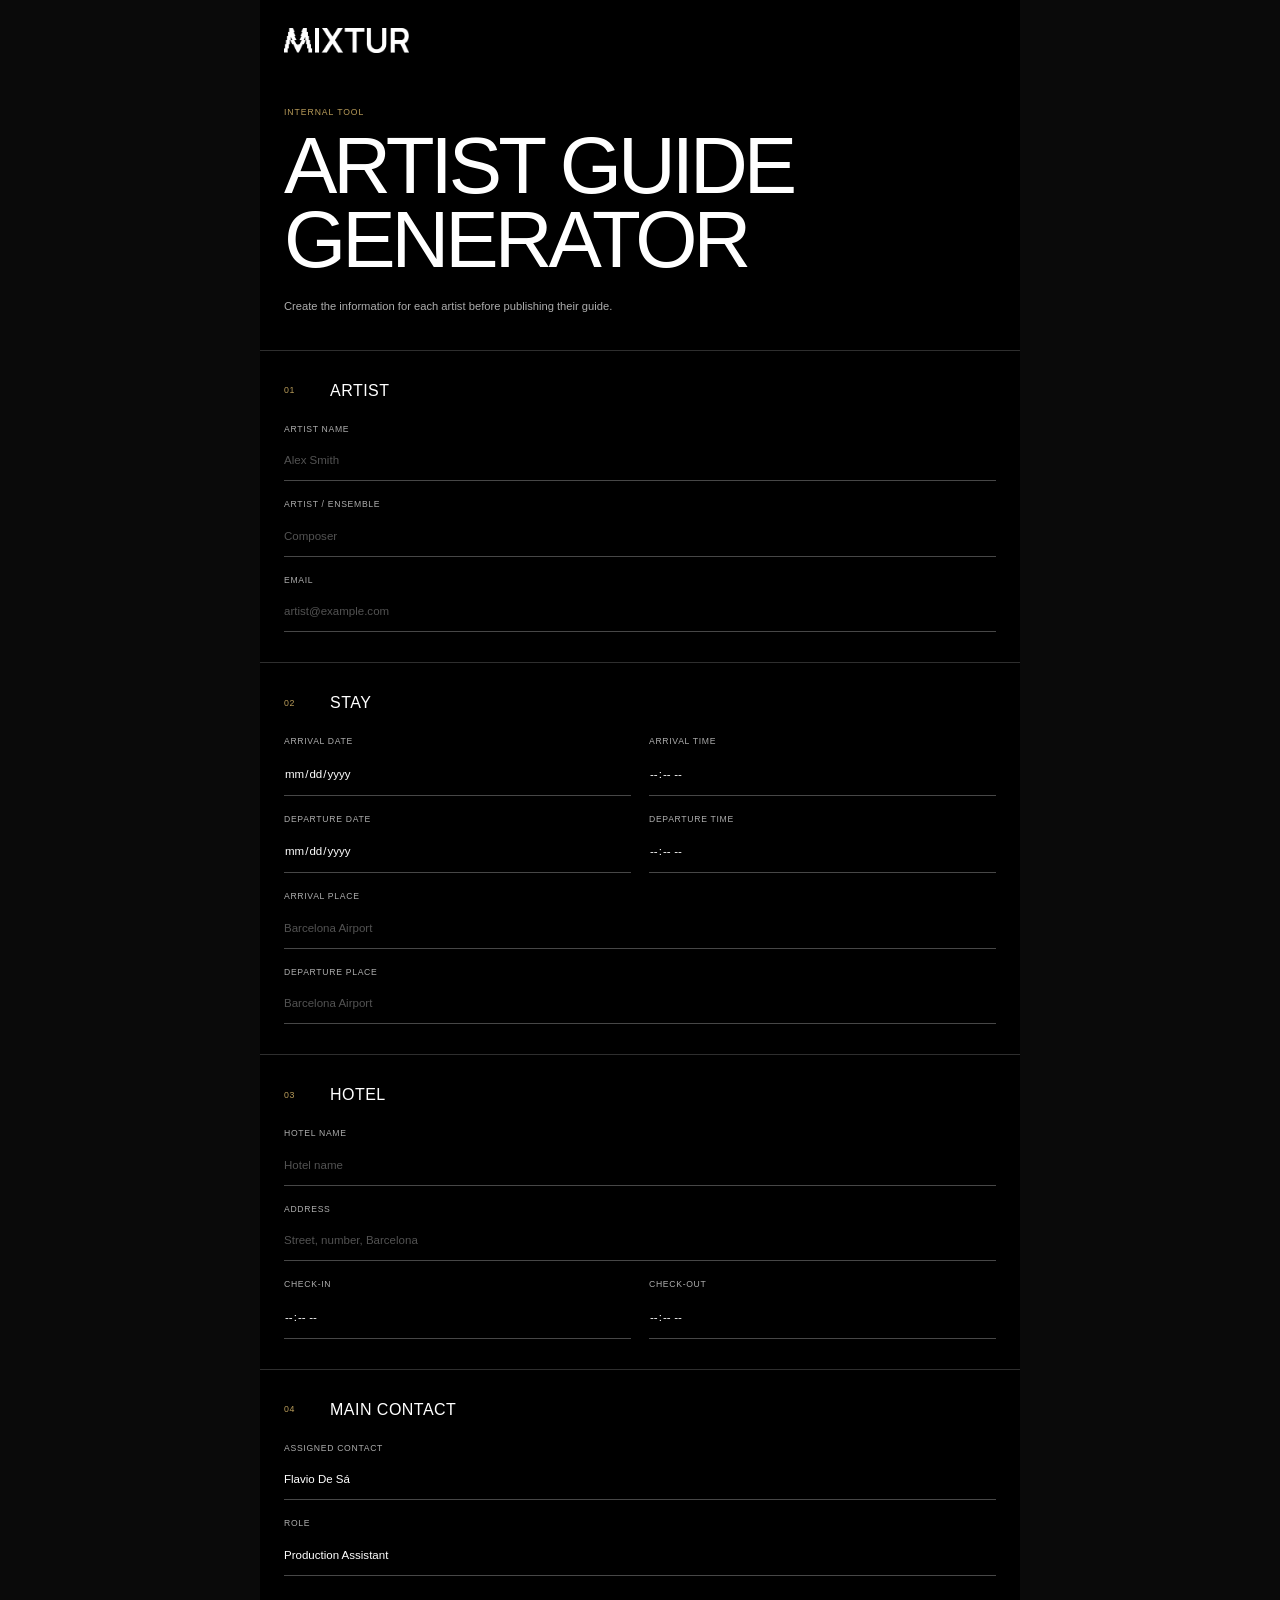
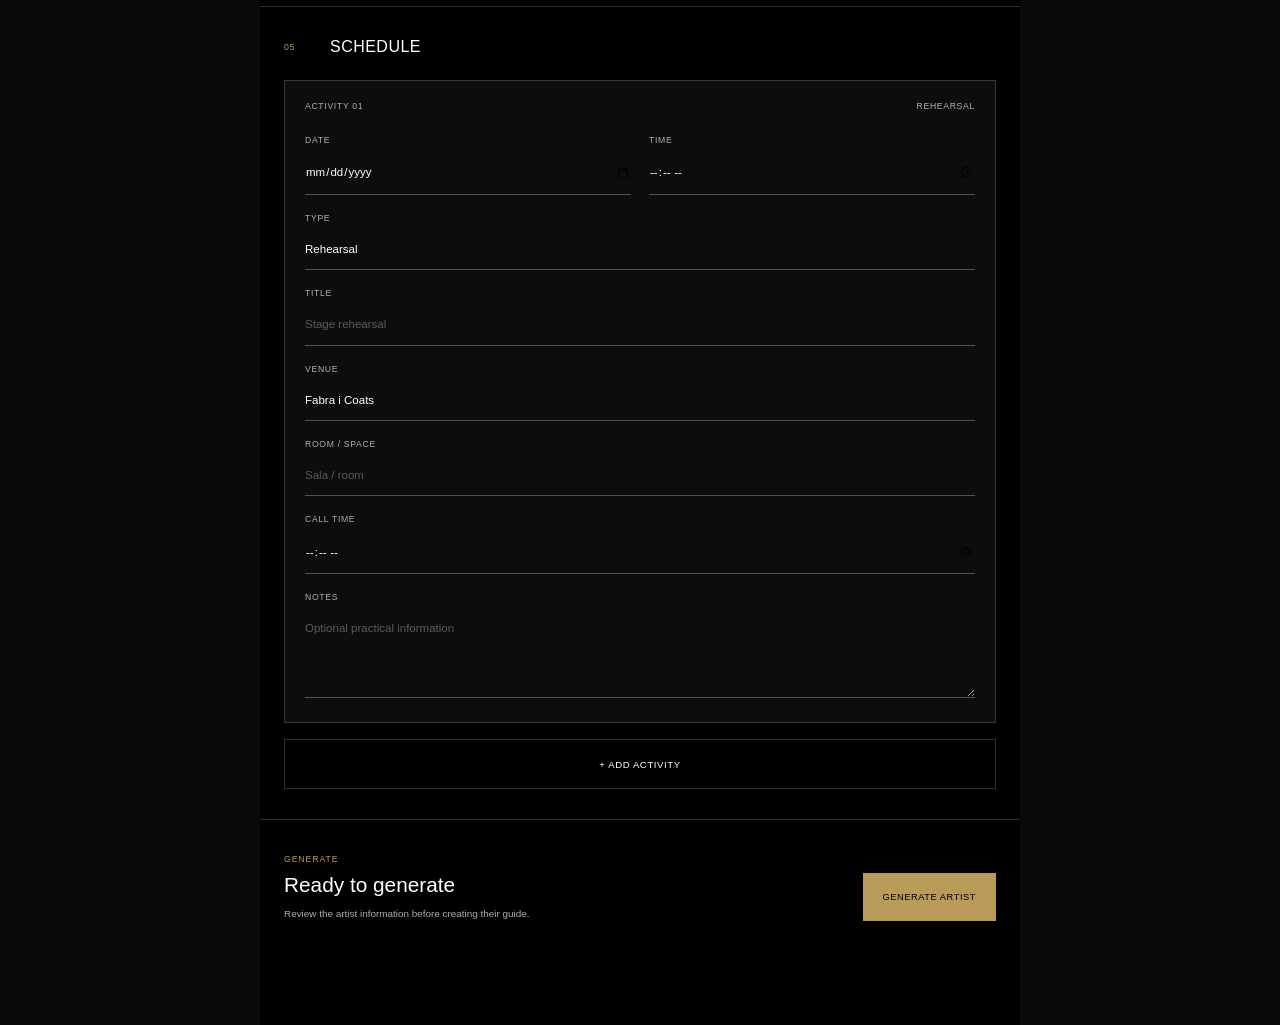
==== admin.html @ 0424c1f7 "Update admin.html" ====
<!DOCTYPE html>
<html lang="en">

<head>
  <meta charset="UTF-8">
  <meta
    name="viewport"
    content="width=device-width, initial-scale=1.0"
  >

  <meta
    name="theme-color"
    content="#000000"
  >

  <title>
    Mixtur · Artist Guide Generator
  </title>

  <link
    rel="stylesheet"
    href="style.css?v=6"
  >
</head>


<body class="admin-body">

  <main class="admin-app">

    <!-- =====================================
         HEADER
         ===================================== -->

    <header class="admin-header">

      <img
        src="logo-mixtur.png"
        alt="Mixtur"
        class="admin-logo"
      >

      <div class="admin-header-copy">

        <div class="admin-eyebrow">
          Internal tool
        </div>

        <h1>
          Artist Guide<br>
          Generator
        </h1>

        <p>
          Create the information for each
          artist before publishing their guide.
        </p>

      </div>

    </header>


    <!-- =====================================
         01 ARTIST
         ===================================== -->

    <section class="admin-section">

      <div class="admin-section-heading">

        <span>
          01
        </span>

        <h2>
          Artist
        </h2>

      </div>


      <div class="admin-fields">

        <label class="admin-field">

          <span>
            Artist name
          </span>

          <input
            type="text"
            placeholder="Alex Smith"
          >

        </label>


        <label class="admin-field">

          <span>
            Artist / Ensemble
          </span>

          <input
            type="text"
            placeholder="Composer"
          >

        </label>


        <label class="admin-field">

          <span>
            Email
          </span>

          <input
            type="email"
            placeholder="artist@example.com"
          >

        </label>

      </div>

    </section>


    <!-- =====================================
         02 STAY
         ===================================== -->

    <section class="admin-section">

      <div class="admin-section-heading">

        <span>
          02
        </span>

        <h2>
          Stay
        </h2>

      </div>


      <div class="admin-fields admin-grid-two">

        <label class="admin-field">

          <span>
            Arrival date
          </span>

          <input type="date">

        </label>


        <label class="admin-field">

          <span>
            Arrival time
          </span>

          <input type="time">

        </label>


        <label class="admin-field">

          <span>
            Departure date
          </span>

          <input type="date">

        </label>


        <label class="admin-field">

          <span>
            Departure time
          </span>

          <input type="time">

        </label>

      </div>


      <div class="admin-fields">

        <label class="admin-field">

          <span>
            Arrival place
          </span>

          <input
            type="text"
            placeholder="Barcelona Airport"
          >

        </label>


        <label class="admin-field">

          <span>
            Departure place
          </span>

          <input
            type="text"
            placeholder="Barcelona Airport"
          >

        </label>

      </div>

    </section>


    <!-- =====================================
         03 HOTEL
         ===================================== -->

    <section class="admin-section">

      <div class="admin-section-heading">

        <span>
          03
        </span>

        <h2>
          Hotel
        </h2>

      </div>


      <div class="admin-fields">

        <label class="admin-field">

          <span>
            Hotel name
          </span>

          <input
            type="text"
            placeholder="Hotel name"
          >

        </label>


        <label class="admin-field">

          <span>
            Address
          </span>

          <input
            type="text"
            placeholder="Street, number, Barcelona"
          >

        </label>

      </div>


      <div class="admin-fields admin-grid-two">

        <label class="admin-field">

          <span>
            Check-in
          </span>

          <input type="time">

        </label>


        <label class="admin-field">

          <span>
            Check-out
          </span>

          <input type="time">

        </label>

      </div>

    </section>


    <!-- =====================================
         04 MAIN CONTACT
         ===================================== -->

    <section class="admin-section">

      <div class="admin-section-heading">

        <span>
          04
        </span>

        <h2>
          Main contact
        </h2>

      </div>


      <div class="admin-fields">

        <label class="admin-field">

          <span>
            Assigned contact
          </span>

          <select>

            <option>
              Flavio De Sá
            </option>

            <option>
              Catalina Riutort
            </option>

          </select>

        </label>


        <label class="admin-field">

          <span>
            Role
          </span>

          <input
            type="text"
            value="Production Assistant"
          >

        </label>

      </div>

    </section>


    <!-- =====================================
         05 SCHEDULE
         ===================================== -->

    <section class="admin-section">

      <div class="admin-section-heading">

        <span>
          05
        </span>

        <h2>
          Schedule
        </h2>

      </div>


      <article class="admin-activity">

        <div class="admin-activity-top">

          <span>
            Activity 01
          </span>

          <span>
            Rehearsal
          </span>

        </div>


        <div class="admin-fields admin-grid-two">

          <label class="admin-field">

            <span>
              Date
            </span>

            <input type="date">

          </label>


          <label class="admin-field">

            <span>
              Time
            </span>

            <input type="time">

          </label>

        </div>


        <div class="admin-fields">

          <label class="admin-field">

            <span>
              Type
            </span>

            <select>

              <option>
                Rehearsal
              </option>
            
              <option>
                Performance
              </option>
            
              <option>
                Reading Session
              </option>
            
              <option>
                Hotel
              </option>
            
              <option>
                Meal
              </option>
            
              <option>
                Travel
              </option>
            
              <option>
                Other
              </option>

            </select>

          </label>


          <label class="admin-field">

            <span>
              Title
            </span>

            <input
              type="text"
              placeholder="Stage rehearsal"
            >

          </label>


          <label class="admin-field">

            <span>
              Venue
            </span>
          
            <select>
          
              <option>
                Fabra i Coats
              </option>
          
              <option>
                ESMUC
              </option>
          
              <option>
                PHONOS
              </option>
          
              <option>
                Museu de la Música
              </option>
          
              <option>
                TDM
              </option>
          
              <option>
                CMMB
              </option>
          
              <option>
                Santa Mònica
              </option>
          
              <option>
                L'Auditori
              </option>
          
              <option>
                Espai Bota
              </option>
          
              <option>
                ALMO2BAR
              </option>
          
              <option>
                Other
              </option>
          
            </select>
          
          </label>


          <label class="admin-field">

            <span>
              Room
            </span>

            <input
              type="text"
              placeholder="Sala 2"
            >

          </label>


          <label class="admin-field">

            <span>
              Call time
            </span>

            <input type="time">

          </label>


          <label class="admin-field">

            <span>
              Notes
            </span>

            <textarea
              rows="3"
              placeholder="Optional practical information"
            ></textarea>

          </label>

        </div>

      </article>


      <button
        type="button"
        class="admin-add-button"
      >
        + Add activity
      </button>

    </section>


   


    <!-- =====================================
         GENERATE
         ===================================== -->

    <section class="admin-generate">

      <div>
    
        <div class="admin-eyebrow">
          Generate
        </div>
    
        <h2>
          Ready to generate
        </h2>
    
        <p>
          Review the artist information
          before creating their guide.
        </p>
    
      </div>
    
    
      <button
        type="button"
        class="admin-generate-button"
      >
        Generate Artist
      </button>
    
    </section>
    
    
    <section
      class="admin-preview"
      id="artist-preview"
      hidden
    >
    
      <div class="admin-section-heading">
    
        <span>
          Preview
        </span>
    
        <h2>
          Artist data
        </h2>
    
      </div>
    
    
      <div class="admin-preview-header">
    
        <div>
    
          <div class="admin-eyebrow">
            Artist
          </div>
    
          <h3 id="preview-artist-name">
            —
          </h3>
    
        </div>
    
    
        <div class="admin-preview-slug">
    
          <span>
            Artist ID
          </span>
    
          <strong id="preview-artist-slug">
            —
          </strong>
    
        </div>
    
      </div>
    
    
      <pre
        class="admin-preview-code"
        id="preview-json"
      ></pre>
    
    </section>

  </main>

<script src="admin.js?v=2"></script>
  
</body>

</html>
---- style.css ----
/* =========================================
   MIXTUR ARTIST GUIDE
   Editorial mobile system
   ========================================= */


/* =========================================
   VARIABLES
   ========================================= */

:root {
  --black: #000000;
  --white: #ffffff;

  --mixtur-blue: #414891;
  --mixtur-blue-dark: #30376f;
  --mixtur-gold: #b89b59;

  --text-secondary: rgba(255, 255, 255, 0.68);
  --text-soft: rgba(255, 255, 255, 0.48);

  --line: rgba(255, 255, 255, 0.18);

  --page-width: 430px;
}


/* =========================================
   RESET
   ========================================= */

* {
  box-sizing: border-box;
  margin: 0;
  padding: 0;
}

html {
  scroll-behavior: smooth;
}

body {
  min-height: 100vh;
  background: #0a0a0a;
  color: var(--white);

  font-family:
    Verdana,
    Geneva,
    sans-serif;

  -webkit-font-smoothing: antialiased;
  text-rendering: optimizeLegibility;
}

button,
a {
  font: inherit;
}

a {
  color: inherit;
}


/* =========================================
   APP
   ========================================= */

.app {
  position: relative;

  width: 100%;
  max-width: var(--page-width);

  min-height: 100vh;

  margin: 0 auto;

  padding-bottom: 88px;

  background: var(--black);
}


/* =========================================
   TOP BAR
   ========================================= */

.topbar {
  position: relative;
  z-index: 20;

  height: 68px;

  padding: 18px 20px;

  display: flex;
  justify-content: space-between;
  align-items: center;

  background: var(--black);
}

.mixtur-logo {
  display: block;

  width: 124px;
  max-height: 34px;

  object-fit: contain;
  object-position: left center;
}

.menu-button {
  width: 32px;
  height: 32px;

  padding: 5px;

  display: flex;
  flex-direction: column;
  justify-content: center;

  gap: 4px;

  border: 0;
  background: transparent;

  cursor: pointer;
}

.menu-button span {
  display: block;

  width: 18px;
  height: 1.5px;

  margin-left: auto;

  background: var(--white);
}


/* =========================================
   TODAY HERO
   ========================================= */

.hero {
  position: relative;

  min-height: 340px;

  padding:
    30px
    20px
    22px;

  overflow: hidden;

  background-color: var(--mixtur-blue);

  background-image:
    url("mixtur-background.png");

  background-size: cover;
  background-position: center center;
  background-repeat: no-repeat;
}

.hero-overlay {
  position: absolute;

  inset: 0;

  z-index: 1;

  background:
    linear-gradient(
      to bottom,
      rgba(32, 34, 90, 0.03),
      rgba(32, 34, 90, 0.08)
    );

  pointer-events: none;
}

.hero-content {
  position: relative;

  z-index: 3;
}

.eyebrow {
  margin-bottom: 60px;

  font-size: 0.61rem;
  font-weight: 400;
  line-height: 1.3;
  letter-spacing: 0.14em;

  text-transform: uppercase;
}

.welcome {
  width: 100%;
  max-width: 385px;

  font-size:
    clamp(
      3.45rem,
      14.8vw,
      4.55rem
    );

  font-weight: 400;

  line-height: 0.88;

  letter-spacing: 0.015em;

  text-transform: uppercase;
}

.stay-dates {
  margin-top: 24px;

  font-size: 0.65rem;
  font-weight: 400;

  line-height: 1.55;

  letter-spacing: 0.09em;

  text-transform: uppercase;
}


/* =========================================
   SECTION LABELS
   ========================================= */

.section-label {
  display: flex;

  justify-content: space-between;
  align-items: center;

  gap: 16px;

  margin-bottom: 11px;

  color: var(--text-secondary);

  font-size: 0.62rem;

  line-height: 1.2;

  letter-spacing: 0.09em;

  text-transform: uppercase;
}


/* =========================================
   NEXT EVENT
   ========================================= */

.next-section {
  padding:
    21px
    20px
    17px;

  background: var(--black);
}

.next-card {
  min-height: 124px;

  padding:
    20px
    18px
    18px;

  display: flex;

  justify-content: space-between;
  align-items: flex-end;

  gap: 18px;

  color: var(--mixtur-blue-dark);

  background: var(--white);

  border-radius: 17px;
}

.next-card-content {
  min-width: 0;
}

.next-time {
  font-size: 1.72rem;

  font-weight: 700;

  line-height: 1;

  letter-spacing: -0.04em;
}

.next-title {
  margin-top: 4px;

  font-size: 1.35rem;

  font-weight: 400;

  line-height: 1;

  letter-spacing: -0.045em;

  text-transform: uppercase;
}

.next-place {
  margin-top: 11px;

  font-size: 0.7rem;

  line-height: 1.35;
}

.arrow-button {
  width: 45px;
  height: 45px;

  flex-shrink: 0;

  border: 0;
  border-radius: 50%;

  background: var(--mixtur-blue);
  color: var(--white);

  font-size: 1.3rem;

  cursor: pointer;
}


/* =========================================
   TODAY LIST
   ========================================= */

.today-list {
  padding:
    6px
    20px
    28px;
}

.schedule-heading {
  margin-bottom: 0;

  padding-bottom: 12px;
}

.today-item {
  position: relative;

  display: grid;

  grid-template-columns:
    72px
    minmax(0, 1fr);

  gap: 12px;

  min-height: 69px;

  padding: 16px 0;

  border-top:
    1px solid
    var(--line);
}

.today-time {
  font-size: 0.8rem;

  line-height: 1.2;
}

.today-info {
  min-width: 0;
}

.today-title {
  font-size: 0.8rem;

  line-height: 1.2;
}

.today-place {
  margin-top: 5px;

  color: var(--text-secondary);

  font-size: 0.66rem;

  line-height: 1.4;
}

.today-item.highlight {
  margin:
    0
    -8px;

  padding:
    16px
    8px;

  grid-template-columns:
    72px
    minmax(0, 1fr)
    28px;

  background: var(--mixtur-blue);

  border-top-color: transparent;
}

.today-item.highlight + .today-item {
  border-top-color: transparent;
}

.today-arrow {
  display: flex;

  align-items: center;
  justify-content: center;

  font-size: 1rem;
}


/* =========================================
   CONTACT
   ========================================= */

.contact-wrap {
  padding:
    4px
    20px
    34px;
}

.contact-card {
  padding: 19px;

  display: flex;

  align-items: center;
  justify-content: space-between;

  gap: 18px;

  background: var(--mixtur-blue);
}

.contact-name {
  font-size: 1rem;

  font-weight: 400;

  line-height: 1.2;

  letter-spacing: -0.025em;
}

.contact-role {
  margin-top: 6px;

  font-size: 0.66rem;

  color:
    rgba(
      255,
      255,
      255,
      0.7
    );
}

.contact-actions {
  display: flex;

  gap: 9px;
}

.contact-action {
  width: 38px;
  height: 38px;

  display: flex;

  align-items: center;
  justify-content: center;

  border:
    1px solid
    rgba(
      255,
      255,
      255,
      0.6
    );

  border-radius: 50%;

  color: var(--white);

  text-decoration: none;

  font-size: 0.74rem;
}


/* =========================================
   BOTTOM NAVIGATION
   ========================================= */

.bottom-nav {
  position: fixed;

  left: 50%;
  bottom: 0;

  z-index: 100;

  transform:
    translateX(-50%);

  width: 100%;
  max-width: var(--page-width);

  min-height: 72px;

  display: grid;

  grid-template-columns:
    repeat(4, 1fr);

  padding:
    8px
    5px
    max(
      11px,
      env(safe-area-inset-bottom)
    );

  background:
    rgba(
      0,
      0,
      0,
      0.96
    );

  border-top:
    1px solid
    var(--line);

  backdrop-filter:
    blur(12px);
}

.nav-item {
  display: flex;

  flex-direction: column;

  justify-content: center;
  align-items: center;

  gap: 4px;

  color:
    rgba(
      255,
      255,
      255,
      0.58
    );

  text-decoration: none;

  font-size: 0.58rem;

  letter-spacing: 0.01em;
}

.nav-item.active {
  color: var(--white);
}

.nav-symbol {
  min-height: 18px;

  font-size: 1.02rem;

  line-height: 1;
}


/* =========================================
   SCHEDULE PAGE
   ========================================= */

.schedule-hero {
  position: relative;

  min-height: 205px;

  padding:
    28px
    20px
    25px;

  overflow: hidden;

  background-color: var(--mixtur-blue);

  background-image:
    url("mixtur-background.png");

  background-size: 100% auto;
  background-position: center top;
  background-repeat: no-repeat;
}

.schedule-hero-content {
  position: relative;

  z-index: 3;
}

.schedule-page-title {
  margin-top: 30px;

  font-size:
    clamp(
      2.7rem,
      11.5vw,
      3.6rem
    );

  font-weight: 400;

  line-height: 0.92;

  letter-spacing: 0.045em;

  text-transform: uppercase;
}

.schedule-subtitle {
  margin-top: 14px;

  font-size: 0.6rem;

  line-height: 1.45;

  letter-spacing: 0.16em;

  text-transform: uppercase;
}


/* =========================================
   SCHEDULE DAYS
   ========================================= */

.schedule-day {
  padding:
    25px
    20px
    8px;
}

.day-header {
  display: grid;

  grid-template-columns:
    auto
    1fr;

  align-items: end;

  gap: 14px;

  padding-bottom: 14px;

  color: var(--white);

  text-transform: uppercase;
}

.day-header span:first-child {
  font-size: 1.15rem;

  line-height: 1;

  letter-spacing: 0.08em;
}

.day-header span:last-child {
  justify-self: end;

  color: var(--text-secondary);

  font-size: 0.58rem;

  line-height: 1.2;

  letter-spacing: 0.13em;
}

.today-day .day-header {
  color: var(--white);
}

.today-day .day-header span:first-child {
  color: var(--mixtur-gold);
}

.today-day .day-header span:last-child {
  color: var(--white);
}


/* =========================================
   SCHEDULE EVENTS
   ========================================= */

.schedule-event {
  position: relative;

  display: grid;

  grid-template-columns:
    66px
    minmax(0, 1fr);

  gap: 14px;

  padding: 18px 0;

  border-top:
    1px solid
    var(--line);
}

.schedule-time {
  font-size: 0.8rem;

  line-height: 1.2;
}

.schedule-event-info {
  min-width: 0;
}

.schedule-event-type {
  margin-bottom: 6px;

  color: var(--mixtur-gold);

  font-size: 0.56rem;

  line-height: 1.2;

  letter-spacing: 0.11em;

  text-transform: uppercase;
}

.schedule-event-info h2 {
  font-size: 0.89rem;

  font-weight: 400;

  line-height: 1.3;

  letter-spacing: -0.025em;
}

.schedule-event-info p {
  margin-top: 5px;

  color: var(--text-secondary);

  font-size: 0.65rem;

  line-height: 1.4;
}

.current-event {
  margin:
    0
    -8px;

  padding:
    18px
    8px;

  grid-template-columns:
    66px
    minmax(0, 1fr)
    30px;

  background: var(--mixtur-blue);

  border-top-color: transparent;
}

.current-event .schedule-event-type {
  color: var(--white);
}

.important-event {
  margin:
    0
    -8px;

  padding:
    18px
    8px;

  grid-template-columns:
    66px
    minmax(0, 1fr)
    30px;

  border-top:
    2px solid
    var(--mixtur-gold);

  border-bottom:
    2px solid
    var(--mixtur-gold);
}

.schedule-event-arrow {
  display: flex;

  align-items: center;
  justify-content: center;

  font-size: 1rem;
}


/* =========================================
   PLACES PAGE
   ========================================= */

.places-intro {
  padding:
    18px
    20px
    0;

  background: var(--black);
}

.places-cover {
  width: 100%;
  height: 180px;

  overflow: hidden;

  border-radius: 8px;

  background:
    linear-gradient(
      135deg,
      #2d2d2d,
      #111111
    );

  display: flex;

  align-items: flex-end;

  padding: 14px;
}

.places-cover span {
  color:
    rgba(
      255,
      255,
      255,
      0.58
    );

  font-size: 0.58rem;

  letter-spacing: 0.12em;

  text-transform: uppercase;
}

.places-heading {
  padding-top: 26px;
}

.places-heading .eyebrow {
  margin-bottom: 18px;
}

.places-title {
  font-size:
    clamp(
      2.9rem,
      12vw,
      3.9rem
    );

  font-weight: 400;

  line-height: 0.9;

  letter-spacing: 0.045em;

  text-transform: uppercase;
}


/* =========================================
   PLACES FILTERS
   ========================================= */

.places-filters {
  display: grid;

  grid-template-columns:
    repeat(4, 1fr);

  margin:
    28px
    20px
    22px;

  border:
    1px solid
    var(--line);
}

.place-filter {
  min-height: 44px;

  padding: 10px 6px;

  border: 0;

  border-right:
    1px solid
    var(--line);

  background: transparent;

  color: var(--text-secondary);

  font-size: 0.63rem;

  letter-spacing: 0.04em;

  cursor: pointer;
}

.place-filter:last-child {
  border-right: 0;
}

.place-filter.active {
  background: var(--mixtur-blue);

  color: var(--white);
}


/* =========================================
   PLACES LIST
   ========================================= */

.places-list {
  padding:
    0
    20px
    34px;
}

.featured-place {
  border-top:
    1px solid
    var(--line);

  padding-top: 18px;
}

.featured-place-image {
  width: 100%;
  height: 145px;

  overflow: hidden;

  border-radius: 6px;

  background:
    linear-gradient(
      135deg,
      #333333,
      #141414
    );

  display: flex;

  align-items: flex-end;

  padding: 12px;
}

.featured-place-image span {
  color:
    rgba(
      255,
      255,
      255,
      0.5
    );

  font-size: 0.55rem;

  letter-spacing: 0.11em;

  text-transform: uppercase;
}

.featured-place-content {
  padding:
    15px
    0
    22px;
}

.place-category {
  margin-bottom: 7px;

  color: var(--mixtur-gold);

  font-size: 0.55rem;

  line-height: 1.2;

  letter-spacing: 0.12em;

  text-transform: uppercase;
}

.place-title-row {
  display: flex;

  align-items: flex-start;
  justify-content: space-between;

  gap: 18px;
}

.place-title-row h2 {
  font-size: 1.18rem;

  font-weight: 400;

  line-height: 1.2;

  letter-spacing: -0.025em;
}

.place-description {
  margin-top: 4px;

  color: var(--text-secondary);

  font-size: 0.68rem;

  line-height: 1.4;
}

.place-arrow {
  flex-shrink: 0;

  padding-top: 4px;

  font-size: 1.15rem;
}

.place-address {
  margin-top: 14px;

  color: var(--text-secondary);

  font-style: normal;

  font-size: 0.68rem;

  line-height: 1.45;
}


/* =========================================
   MAP LINK
   ========================================= */

.maps-link {
  margin-top: 16px;

  min-height: 44px;

  display: grid;

  grid-template-columns:
    24px
    minmax(0, 1fr)
    22px;

  align-items: center;

  gap: 8px;

  color: var(--white);

  text-decoration: none;

  border-top:
    1px solid
    var(--line);

  border-bottom:
    1px solid
    var(--line);
}

.maps-symbol {
  color: var(--mixtur-blue);

  font-size: 1rem;
}

.maps-link span:nth-child(2) {
  font-size: 0.68rem;
}

.maps-arrow {
  justify-self: end;

  font-size: 0.9rem;
}


/* =========================================
   NEARBY LINKS
   ========================================= */

.place-nearby {
  display: flex;

  flex-wrap: wrap;

  gap:
    8px
    18px;

  margin-top: 14px;

  padding-top: 12px;

  border-top:
    1px solid
    var(--line);
}

.place-nearby a {
  display: inline-flex;

  align-items: center;

  gap: 8px;

  min-height: 32px;

  color: var(--text-secondary);

  text-decoration: none !important;

  font-size: 0.62rem;

  font-weight: 400;

  line-height: 1.2;

  letter-spacing: 0.05em;

  text-transform: uppercase;
}

.place-nearby a:link,
.place-nearby a:visited,
.place-nearby a:hover,
.place-nearby a:active {
  color: var(--text-secondary);

  text-decoration: none !important;
}

.place-nearby a span {
  color: var(--white);

  font-size: 0.8rem;

  line-height: 1;
}

.place-nearby button {
  padding: 0;

  display: inline-flex;

  align-items: center;

  gap: 8px;

  min-height: 32px;

  border: 0;
  border-radius: 0;

  background: transparent;

  color: var(--text-secondary);

  font-family:
    Verdana,
    Geneva,
    sans-serif;

  font-size: 0.62rem;

  font-weight: 400;

  line-height: 1.2;

  letter-spacing: 0.05em;

  text-transform: uppercase;

  text-decoration: none;

  appearance: none;
  -webkit-appearance: none;

  cursor: pointer;
}

.place-nearby button span {
  color: var(--white);

  font-size: 0.8rem;

  line-height: 1;
}


/* =========================================
   COMPACT PLACE ROWS
   ========================================= */

.compact-place {
  display: grid;

  grid-template-columns:
    98px
    minmax(0, 1fr)
    24px;

  align-items: center;

  gap: 13px;

  min-height: 104px;

  padding:
    16px
    0;

  border-top:
    1px solid
    var(--line);
}

.compact-place-image {
  width: 98px;
  height: 72px;

  overflow: hidden;

  border-radius: 5px;

  display: flex;

  align-items: flex-end;

  padding: 8px;

  background:
    linear-gradient(
      135deg,
      #373737,
      #161616
    );
}

.compact-place-image span {
  color:
    rgba(
      255,
      255,
      255,
      0.45
    );

  font-size: 0.5rem;

  letter-spacing: 0.08em;

  text-transform: uppercase;
}

.compact-place-info {
  min-width: 0;
}

.compact-place-info h2 {
  font-size: 0.9rem;

  font-weight: 400;

  line-height: 1.2;

  letter-spacing: -0.02em;
}

.compact-place-info p {
  margin-top: 5px;

  color: var(--text-secondary);

  font-size: 0.62rem;

  line-height: 1.4;
}

.compact-place-arrow {
  justify-self: end;

  font-size: 1rem;
}


/* =========================================
   PLACEHOLDER IMAGES
   ========================================= */

.placeholder-image {
  position: relative;

  filter: grayscale(1);

  isolation: isolate;
}

.placeholder-image::after {
  content: "";

  position: absolute;

  inset: 0;

  z-index: -1;

  background:
    linear-gradient(
      to bottom,
      rgba(255, 255, 255, 0.06),
      rgba(0, 0, 0, 0.18)
    );
}


/* =========================================
   SLIDE-UP PANELS
   ========================================= */

.place-panel {
  position: fixed;

  inset: 0;

  z-index: 500;

  visibility: hidden;
  opacity: 0;

  pointer-events: none;
}

.place-panel.open {
  visibility: visible;
  opacity: 1;

  pointer-events: auto;
}

.panel-backdrop {
  position: absolute;

  inset: 0;

  background:
    rgba(
      0,
      0,
      0,
      0.72
    );
}

.panel-sheet {
  position: absolute;

  left: 50%;
  bottom: 0;

  width: 100%;
  max-width: var(--page-width);

  max-height: 82vh;

  padding:
    12px
    20px
    max(
      28px,
      env(safe-area-inset-bottom)
    );

  overflow-y: auto;

  background: #101010;

  border-radius:
    22px
    22px
    0
    0;

  transform:
    translate(
      -50%,
      100%
    );

  transition:
    transform
    0.3s
    ease;
}

.place-panel.open .panel-sheet {
  transform:
    translate(
      -50%,
      0
    );
}

.panel-handle {
  width: 38px;
  height: 3px;

  margin:
    0
    auto
    24px;

  border-radius: 10px;

  background:
    rgba(
      255,
      255,
      255,
      0.35
    );
}

.panel-header {
  display: grid;

  grid-template-columns:
    minmax(0, 1fr)
    38px;

  gap: 20px;

  padding-bottom: 22px;
}

.panel-location {
  margin-bottom: 10px;

  color: var(--mixtur-gold);

  font-size: 0.56rem;

  line-height: 1.2;

  letter-spacing: 0.13em;

  text-transform: uppercase;
}

.panel-header h2 {
  font-size: 1.55rem;

  font-weight: 400;

  line-height: 1;

  letter-spacing: 0.04em;

  text-transform: uppercase;
}

.panel-intro {
  max-width: 270px;

  margin-top: 10px;

  color: var(--text-secondary);

  font-size: 0.63rem;

  line-height: 1.45;
}

.panel-close {
  width: 38px;
  height: 38px;

  display: flex;

  align-items: center;
  justify-content: center;

  padding: 0;

  border:
    1px solid
    var(--line);

  border-radius: 50%;

  background: transparent;

  color: var(--white);

  font-size: 1.2rem;

  appearance: none;
  -webkit-appearance: none;

  cursor: pointer;
}

.panel-list {
  border-top:
    1px solid
    var(--line);
}

.panel-place {
  padding:
    18px
    0
    17px;

  border-bottom:
    1px solid
    var(--line);
}

.panel-place-meta {
  margin-bottom: 7px;

  color: var(--mixtur-gold);

  font-size: 0.54rem;

  line-height: 1.2;

  letter-spacing: 0.1em;

  text-transform: uppercase;
}

.panel-place h3 {
  font-size: 0.9rem;

  font-weight: 400;

  line-height: 1.3;
}

.panel-place p {
  margin-top: 5px;

  color: var(--text-secondary);

  font-size: 0.62rem;

  line-height: 1.4;
}

.panel-place a {
  margin-top: 13px;

  display: flex;

  align-items: center;
  justify-content: space-between;

  min-height: 32px;

  color: var(--white);

  text-decoration: none;

  font-size: 0.61rem;

  letter-spacing: 0.04em;

  text-transform: uppercase;
}

body.panel-open {
  overflow: hidden;
}


/* =========================================
   INFO PAGE
   ========================================= */

.info-hero {
  padding:
    34px
    20px
    28px;

  border-bottom: 1px solid var(--line);
}

.info-hero-content {
  max-width: 520px;
}

.info-title {
  margin-top: 10px;

  font-size:
    clamp(
      3.2rem,
      14vw,
      5.4rem
    );

  font-weight: 400;

  line-height: 0.88;

  letter-spacing: -0.05em;

  text-transform: uppercase;
}

.info-subtitle {
  max-width: 280px;

  margin-top: 18px;

  color: var(--text-secondary);

  font-size: 0.7rem;

  line-height: 1.5;
}


/* =========================================
   STAY SUMMARY
   ========================================= */

.stay-summary {
  padding:
    22px
    20px
    26px;

  border-bottom: 1px solid var(--line);
}

.stay-summary-heading {
  display: flex;

  align-items: center;
  justify-content: space-between;

  margin-bottom: 18px;

  color: var(--text-secondary);

  font-size: 0.58rem;

  line-height: 1;

  letter-spacing: 0.09em;

  text-transform: uppercase;
}

.stay-summary-heading span:first-child {
  color: var(--mixtur-gold);
}

.stay-summary-grid {
  display: grid;

  grid-template-columns:
    repeat(3, minmax(0, 1fr));

  border-top: 1px solid var(--line);
  border-bottom: 1px solid var(--line);
}

.stay-summary-card {
  min-width: 0;

  padding:
    16px
    12px
    17px;

  border-right: 1px solid var(--line);
}

.stay-summary-card:first-child {
  padding-left: 0;
}

.stay-summary-card:last-child {
  padding-right: 0;

  border-right: 0;
}

.stay-summary-date {
  margin-bottom: 13px;

  color: var(--mixtur-gold);

  font-size: 0.54rem;

  line-height: 1;

  letter-spacing: 0.08em;

  text-transform: uppercase;
}

.stay-summary-type {
  margin-bottom: 6px;

  color: var(--text-secondary);

  font-size: 0.54rem;

  line-height: 1.2;

  text-transform: uppercase;
}

.stay-summary-card h2 {
  overflow-wrap: anywhere;

  font-size:
    clamp(
      0.9rem,
      4vw,
      1.15rem
    );

  font-weight: 400;

  line-height: 1.1;
}

.stay-summary-card p {
  margin-top: 8px;

  color: var(--text-secondary);

  font-size: 0.58rem;

  line-height: 1.35;
}


/* =========================================
   INFO ACCORDION
   ========================================= */

.info-list {
  padding-bottom:
    calc(
      92px + env(safe-area-inset-bottom)
    );
}

.info-section {
  border-bottom:
    1px solid
    var(--line);
}

.info-toggle {
  width: 100%;
  min-height: 82px;

  display: grid;

  grid-template-columns:
    38px
    minmax(0, 1fr)
    28px;

  align-items: center;

  gap: 10px;

  padding:
    0
    20px;

  border: 0;

  background: transparent;

  color: var(--white);

  font-family:
    Verdana,
    Geneva,
    sans-serif;

  text-align: left;

  appearance: none;
  -webkit-appearance: none;

  cursor: pointer;
}

.info-number {
  color: var(--mixtur-gold);

  font-size: 0.56rem;

  letter-spacing: 0.08em;
}

.info-toggle-title {
  font-size: 1rem;

  font-weight: 400;

  line-height: 1.2;

  letter-spacing: 0.01em;

  text-transform: uppercase;
}

.info-toggle-symbol {
  justify-self: end;

  color: var(--text-secondary);

  font-size: 1.25rem;

  font-weight: 400;

  line-height: 1;

  transition:
    transform 0.25s ease,
    color 0.25s ease;
}

.info-section.open
.info-toggle-symbol {
  color: var(--mixtur-gold);

  transform: rotate(45deg);
}

.info-content {
  display: none;

  padding:
    0
    20px
    24px;
}

.info-section.open
.info-content {
  display: block;
}


/* =========================================
   INFO ROWS
   ========================================= */

.info-row {
  display: grid;

  grid-template-columns:
    92px
    minmax(0, 1fr);

  gap: 16px;

  padding:
    17px
    0;

  border-top:
    1px solid
    var(--line);
}

.info-label {
  color: var(--mixtur-gold);

  font-size: 0.54rem;

  line-height: 1.3;

  letter-spacing: 0.08em;

  text-transform: uppercase;
}

.info-value {
  color: var(--white);

  font-size: 0.72rem;

  line-height: 1.4;
}

.info-value span {
  display: block;

  margin-top: 4px;

  color: var(--text-secondary);

  font-size: 0.6rem;

  line-height: 1.4;
}


/* =========================================
   INFO CONTACT
   ========================================= */

.info-contact {
  padding:
    24px
    0
    22px;

  border-top:
    1px solid
    var(--line);
}

.info-contact-role {
  color: var(--mixtur-gold);

  font-size: 0.55rem;

  line-height: 1.2;

  letter-spacing: 0.1em;

  text-transform: uppercase;
}

.info-contact h2 {
  margin-top: 8px;

  font-size: 1.35rem;

  font-weight: 400;

  line-height: 1.1;
}

.info-contact-note {
  max-width: 270px;

  margin-top: 9px;

  color: var(--text-secondary);

  font-size: 0.62rem;

  line-height: 1.45;
}

.info-contact-actions {
  display: flex;

  gap: 20px;

  margin-top: 20px;
}

.info-contact-actions a {
  display: inline-flex;

  align-items: center;

  gap: 10px;

  min-height: 34px;

  color: var(--white);

  text-decoration: none;

  font-size: 0.6rem;

  letter-spacing: 0.05em;

  text-transform: uppercase;
}

.info-contact-actions a span {
  color: var(--mixtur-gold);

  font-size: 0.82rem;
}

.info-contact-row {
  margin-top: 0;
}


/* =========================================
   INFO · INTERACTIVE DETAIL LINKS
   ========================================= */

.info-group-label {
  padding:
    20px
    0
    10px;

  border-top:
    1px solid
    var(--line);

  color: var(--mixtur-gold);

  font-size: 0.54rem;

  line-height: 1.2;

  letter-spacing: 0.1em;

  text-transform: uppercase;
}

.info-detail-link {
  min-height: 68px;

  display: flex;

  align-items: center;
  justify-content: space-between;

  gap: 20px;

  padding:
    15px
    0;

  border-top:
    1px solid
    var(--line);

  color: var(--white);

  text-decoration: none;
}

.info-detail-link:last-of-type {
  border-bottom: 0;
}

.info-detail-title {
  display: block;

  font-size: 0.76rem;

  line-height: 1.3;
}

.info-detail-description {
  display: block;

  margin-top: 5px;

  color: var(--text-secondary);

  font-size: 0.58rem;

  line-height: 1.4;
}

.info-detail-arrow {
  flex: 0 0 auto;

  color: var(--mixtur-gold);

  font-size: 0.9rem;
}


/* =========================================
   CONTACTS · MAIN CONTACT
   ========================================= */

.main-contact-card {
  margin:
    22px
    0
    28px;

  padding:
    20px;

  background: var(--white);

  color: #000;
}

.main-contact-top {
  display: flex;

  align-items: center;

  gap: 15px;
}

.contact-avatar {
  width: 52px;
  height: 52px;

  flex: 0 0 52px;

  display: flex;

  align-items: center;
  justify-content: center;

  overflow: hidden;

  border-radius: 50%;

  background: var(--mixtur-gold);

  color: #000;

  font-size: 0.66rem;

  letter-spacing: 0.06em;

  text-transform: uppercase;
}

.contact-avatar img {
  width: 100%;
  height: 100%;

  display: block;

  object-fit: cover;
}

.main-contact-label {
  margin-bottom: 5px;

  color: var(--mixtur-blue);

  font-size: 0.51rem;

  line-height: 1.2;

  letter-spacing: 0.1em;

  text-transform: uppercase;
}

.main-contact-card h2 {
  font-size: 1.15rem;

  font-weight: 400;

  line-height: 1.15;
}

.main-contact-role {
  margin-top: 4px;

  color: #666;

  font-size: 0.58rem;

  line-height: 1.3;
}

.main-contact-description {
  margin-top: 18px;

  padding-top: 15px;

  border-top:
    1px solid
    rgba(0, 0, 0, 0.15);

  color: #444;

  font-size: 0.62rem;

  line-height: 1.45;
}

.main-contact-actions {
  display: flex;

  gap: 24px;

  margin-top: 17px;
}

.main-contact-actions a {
  display: inline-flex;

  align-items: center;

  gap: 9px;

  color: #000;

  text-decoration: none;

  font-size: 0.58rem;

  letter-spacing: 0.05em;

  text-transform: uppercase;
}

.main-contact-actions a span {
  color: var(--mixtur-blue);
}


/* =========================================
   CONTACTS · TEAM
   ========================================= */

.team-heading {
  margin-bottom: 2px;

  color: var(--mixtur-gold);

  font-size: 0.55rem;

  line-height: 1.2;

  letter-spacing: 0.1em;

  text-transform: uppercase;
}

.team-contact {
  display: grid;

  grid-template-columns:
    44px
    minmax(0, 1fr);

  gap: 15px;

  padding:
    18px
    0;

  border-top:
    1px solid
    var(--line);
}

.team-avatar {
  width: 44px;
  height: 44px;

  flex-basis: 44px;

  background: transparent;

  border:
    1px solid
    var(--line);

  color: var(--text-secondary);

  font-size: 0.56rem;
}

.team-contact-content h3 {
  font-size: 0.78rem;

  font-weight: 400;

  line-height: 1.25;
}

.team-role {
  margin-top: 4px;

  color: var(--mixtur-gold);

  font-size: 0.54rem;

  line-height: 1.3;
}

.team-description {
  margin-top: 5px;

  color: var(--text-secondary);

  font-size: 0.58rem;

  line-height: 1.4;
}

.team-actions {
  display: flex;

  flex-wrap: wrap;

  gap: 18px;

  margin-top: 12px;
}

.team-actions a {
  color: var(--white);

  text-decoration: none;

  font-size: 0.54rem;

  letter-spacing: 0.04em;

  text-transform: uppercase;
}


/* =========================================
   MAIN MENU
   ========================================= */

.main-menu {
  position: fixed;

  inset: 0;

  z-index: 1000;

  visibility: hidden;

  opacity: 0;

  pointer-events: none;

  background: #000;

  transition:
    opacity 0.25s ease,
    visibility 0.25s ease;
}

.main-menu.open {
  visibility: visible;

  opacity: 1;

  pointer-events: auto;
}

.main-menu-inner {
  width: 100%;
  max-width: var(--page-width);

  height: 100%;
  min-height: 100%;

  margin: 0 auto;

  padding:
    22px
    20px
    max(
      30px,
      env(safe-area-inset-bottom)
    );

  overflow-y: auto;
}


/* =========================================
   MENU HEADER
   ========================================= */

.main-menu-header {
  display: flex;

  align-items: flex-start;
  justify-content: space-between;

  gap: 20px;
}

.main-menu-logo {
  width: 118px;
  height: auto;

  display: block;
}

.main-menu-close {
  width: 40px;
  height: 40px;

  display: flex;

  align-items: center;
  justify-content: center;

  padding: 0;

  border:
    1px solid
    var(--line);

  border-radius: 50%;

  background: transparent;

  color: var(--white);

  font-family:
    Verdana,
    Geneva,
    sans-serif;

  font-size: 1.2rem;

  line-height: 1;

  appearance: none;
  -webkit-appearance: none;

  cursor: pointer;
}

.main-menu-meta {
  margin-top: 40px;
}

.main-menu-eyebrow {
  color: var(--mixtur-gold);

  font-size: 0.55rem;

  line-height: 1.2;

  letter-spacing: 0.11em;

  text-transform: uppercase;
}

.main-menu-city {
  margin-top: 6px;

  color: var(--text-secondary);

  font-size: 0.58rem;

  line-height: 1.2;

  letter-spacing: 0.06em;

  text-transform: uppercase;
}


/* =========================================
   MENU PRIMARY NAVIGATION
   ========================================= */

.main-menu-nav {
  margin-top: 34px;

  border-top:
    1px solid
    var(--line);
}

.main-menu-nav a {
  min-height: 66px;

  display: flex;

  align-items: center;
  justify-content: space-between;

  gap: 20px;

  border-bottom:
    1px solid
    var(--line);

  color: var(--white);

  text-decoration: none;
}

.main-menu-nav-title {
  font-size:
    clamp(
      1.45rem,
      6.5vw,
      2rem
    );

  font-weight: 400;

  line-height: 1;

  letter-spacing: -0.025em;

  text-transform: uppercase;
}

.main-menu-nav-number {
  color: var(--text-secondary);

  font-size: 0.52rem;

  letter-spacing: 0.08em;
}

.main-menu-nav a.active {
  color: var(--mixtur-gold);
}

.main-menu-nav a.active
.main-menu-nav-number {
  color: var(--mixtur-gold);
}


/* =========================================
   MENU SECTIONS
   ========================================= */

.main-menu-section {
  margin-top: 30px;
}

.main-menu-section-label {
  margin-bottom: 10px;

  color: var(--mixtur-gold);

  font-size: 0.52rem;

  line-height: 1.2;

  letter-spacing: 0.1em;

  text-transform: uppercase;
}

.main-menu-small-link {
  width: 100%;

  min-height: 44px;

  display: flex;

  align-items: center;
  justify-content: space-between;

  gap: 20px;

  padding: 0;

  border: 0;

  border-top:
    1px solid
    var(--line);

  border-radius: 0;

  background: transparent;

  color: var(--white);

  font-family:
    Verdana,
    Geneva,
    sans-serif;

  text-align: left;

  text-decoration: none;

  font-size: 0.62rem;

  line-height: 1.2;

  letter-spacing: 0.04em;

  text-transform: uppercase;

  appearance: none;
  -webkit-appearance: none;

  cursor: pointer;
}

.main-menu-section
.main-menu-small-link:last-child {
  border-bottom:
    1px solid
    var(--line);
}

.main-menu-arrow {
  color: var(--mixtur-gold);

  font-size: 0.8rem;
}


/* =========================================
   MENU FOOTER
   ========================================= */

.main-menu-footer {
  padding:
    34px
    0
    12px;
}

.main-menu-external {
  display: flex;

  align-items: center;
  justify-content: space-between;

  gap: 20px;

  color: var(--text-secondary);

  text-decoration: none;

  font-size: 0.54rem;

  line-height: 1.2;

  letter-spacing: 0.07em;

  text-transform: uppercase;
}

.main-menu-external span:last-child {
  color: var(--mixtur-gold);
}

body.menu-open {
  overflow: hidden;
}


/* =========================================
   EDITORIAL PANELS
   WELCOME / ABOUT MIXTUR
   ========================================= */

.editorial-panel {
  position: fixed;

  inset: 0;

  z-index: 1100;

  visibility: hidden;

  opacity: 0;

  pointer-events: none;

  background: #000;

  transition:
    opacity 0.25s ease,
    visibility 0.25s ease;
}

.editorial-panel.open {
  visibility: visible;

  opacity: 1;

  pointer-events: auto;
}

.editorial-panel-inner {
  width: 100%;
  max-width: var(--page-width);

  height: 100%;
  min-height: 100%;

  margin: 0 auto;

  padding:
    22px
    20px
    max(
      38px,
      env(safe-area-inset-bottom)
    );

  overflow-y: auto;
}

.editorial-panel-header {
  display: flex;

  align-items: center;
  justify-content: space-between;
}

.editorial-back {
  padding: 0;

  border: 0;

  background: transparent;

  color: var(--text-secondary);

  font-family:
    Verdana,
    Geneva,
    sans-serif;

  font-size: 0.56rem;

  line-height: 1.2;

  letter-spacing: 0.07em;

  text-transform: uppercase;

  cursor: pointer;
}

.editorial-close {
  width: 40px;
  height: 40px;

  display: flex;

  align-items: center;
  justify-content: center;

  padding: 0;

  border:
    1px solid
    var(--line);

  border-radius: 50%;

  background: transparent;

  color: var(--white);

  font-family:
    Verdana,
    Geneva,
    sans-serif;

  font-size: 1.2rem;

  cursor: pointer;
}

.editorial-content {
  padding-top: 58px;
}

.editorial-kicker {
  color: var(--mixtur-gold);

  font-size: 0.54rem;

  line-height: 1.2;

  letter-spacing: 0.11em;

  text-transform: uppercase;
}

.editorial-title {
  max-width: 340px;

  margin-top: 13px;

  font-size:
    clamp(
      2.7rem,
      12vw,
      4.7rem
    );

  font-weight: 400;

  line-height: 0.9;

  letter-spacing: -0.05em;

  text-transform: uppercase;
}

.editorial-lead {
  max-width: 330px;

  margin-top: 32px;

  padding-top: 24px;

  border-top:
    1px solid
    var(--mixtur-gold);

  font-size: 0.9rem;

  line-height: 1.55;
}

.editorial-copy {
  max-width: 330px;

  margin-top: 22px;

  color: var(--text-secondary);

  font-size: 0.68rem;

  line-height: 1.6;
}

.editorial-signature {
  margin-top: 34px;

  color: var(--mixtur-gold);

  font-size: 0.58rem;

  line-height: 1.2;

  letter-spacing: 0.08em;

  text-transform: uppercase;
}


/* =========================================
   ABOUT MIXTUR
   ========================================= */

.mixtur-statement {
  margin-top: 38px;

  padding:
    22px
    0;

  border-top:
    1px solid
    var(--line);

  border-bottom:
    1px solid
    var(--line);
}

.mixtur-statement span {
  display: block;

  font-size:
    clamp(
      1.45rem,
      7vw,
      2.2rem
    );

  font-weight: 400;

  line-height: 1.05;

  letter-spacing: -0.025em;

  text-transform: uppercase;
}

.mixtur-statement
span:nth-child(2) {
  color: var(--mixtur-gold);
}

.mixtur-keywords {
  display: grid;

  grid-template-columns:
    repeat(2, minmax(0, 1fr));

  margin-top: 32px;

  border-top:
    1px solid
    var(--line);
}

.mixtur-keywords span {
  padding:
    15px
    0;

  border-bottom:
    1px solid
    var(--line);

  color: var(--text-secondary);

  font-size: 0.56rem;

  line-height: 1.2;

  letter-spacing: 0.08em;

  text-transform: uppercase;
}

.mixtur-keywords
span:nth-child(even) {
  padding-left: 16px;

  border-left:
    1px solid
    var(--line);
}

.editorial-web-link {
  margin-top: 34px;

  display: flex;

  align-items: center;
  justify-content: space-between;

  padding:
    16px
    0;

  border-top:
    1px solid
    var(--line);

  border-bottom:
    1px solid
    var(--line);

  color: var(--white);

  text-decoration: none;

  font-size: 0.58rem;

  line-height: 1.2;

  letter-spacing: 0.06em;

  text-transform: uppercase;
}

.editorial-web-link span:last-child {
  color: var(--mixtur-gold);
}


/* =========================================
   DESKTOP PRESENTATION
   ========================================= */

@media (min-width: 700px) {

  body {
    background:
      radial-gradient(
        circle at center,
        #171717 0%,
        #0c0c0c 48%,
        #050505 100%
      );
  }

  .app {
    box-shadow:
      0
      0
      80px
      rgba(
        0,
        0,
        0,
        0.65
      );
  }

  .main-menu-inner,
  .editorial-panel-inner {
    box-shadow:
      0
      0
      80px
      rgba(
        0,
        0,
        0,
        0.65
      );
  }

}


/* =========================================
   SMALL PHONES
   ========================================= */

@media (max-width: 370px) {

  .hero {
    min-height: 365px;
  }

  .welcome {
    font-size: 3.15rem;
  }

  .eyebrow {
    margin-bottom: 52px;
  }

  .next-title {
    font-size: 1.22rem;
  }

  .schedule-page-title {
    font-size: 2.85rem;
  }

  .places-cover {
    height: 160px;
  }

  .places-title {
    font-size: 2.7rem;
  }

  .compact-place {
    grid-template-columns:
      88px
      minmax(0, 1fr)
      22px;
  }

  .compact-place-image {
    width: 88px;
    height: 68px;
  }

  .stay-summary-card {
    padding-left: 8px;
    padding-right: 8px;
  }

  .stay-summary-card:first-child {
    padding-left: 0;
  }

  .stay-summary-card:last-child {
    padding-right: 0;
  }

  .stay-summary-card h2 {
    font-size: 0.82rem;
  }

  .stay-summary-card p {
    font-size: 0.54rem;
  }

  .info-row {
    grid-template-columns:
      78px
      minmax(0, 1fr);

    gap: 12px;
  }

  .main-menu-meta {
    margin-top: 30px;
  }

  .main-menu-nav {
    margin-top: 26px;
  }

  .main-menu-nav a {
    min-height: 60px;
  }

  .main-menu-section {
    margin-top: 24px;
  }

}

/* =========================================
   HEADER CLICK FIX
   ========================================= */

.topbar {
  position: relative;
  z-index: 100;
}

.menu-button {
  position: relative;
  z-index: 101;
  pointer-events: auto;
}

/* =========================================
   SCHEDULE DETAIL PANEL
   ========================================= */

.panel-category {
  margin-top: 2px;
  margin-bottom: 9px;

  color: var(--mixtur-gold);

  font-size: 0.56rem;

  line-height: 1.2;

  letter-spacing: 0.12em;

  text-transform: uppercase;
}

.panel-title {
  max-width: 320px;

  font-size:
    clamp(
      1.7rem,
      8vw,
      2.35rem
    );

  font-weight: 400;

  line-height: 1;

  letter-spacing: -0.035em;
}

.panel-description {
  margin-top: 12px;

  padding-bottom: 22px;

  color: var(--text-secondary);

  font-size: 0.64rem;

  line-height: 1.45;

  border-bottom:
    1px solid
    var(--line);
}

.panel-info {
  border-bottom:
    1px solid
    var(--line);
}

.panel-info-row {
  display: grid;

  grid-template-columns:
    82px
    minmax(0, 1fr);

  gap: 18px;

  padding:
    17px
    0;

  border-bottom:
    1px solid
    var(--line);
}

.panel-info-row:last-child {
  border-bottom: 0;
}

.panel-info-label {
  color: var(--mixtur-gold);

  font-size: 0.52rem;

  line-height: 1.3;

  letter-spacing: 0.09em;

  text-transform: uppercase;
}

.panel-info-value {
  color: var(--white);

  font-size: 0.7rem;

  line-height: 1.45;
}

.panel-map-link {
  min-height: 50px;

  display: flex;

  align-items: center;
  justify-content: space-between;

  margin-top: 2px;

  color: var(--white);

  text-decoration: none;

  font-size: 0.6rem;

  line-height: 1.2;

  letter-spacing: 0.06em;

  text-transform: uppercase;

  border-bottom:
    1px solid
    var(--line);
}

.info-panel-trigger {
  cursor: pointer;
}

/* =========================================
   ADMIN · ARTIST GUIDE GENERATOR
   ========================================= */

.admin-body {
  background: #0a0a0a;
}

.admin-app {
  width: 100%;
  max-width: 760px;

  min-height: 100vh;

  margin: 0 auto;

  padding-bottom: 70px;

  background: var(--black);
}

.admin-header {
  padding:
    28px
    24px
    34px;

  border-bottom:
    1px solid
    var(--line);
}

.admin-logo {
  width: 125px;

  display: block;
}

.admin-header-copy {
  margin-top: 54px;
}

.admin-eyebrow {
  color: var(--mixtur-gold);

  font-size: 0.54rem;

  line-height: 1.2;

  letter-spacing: 0.11em;

  text-transform: uppercase;
}

.admin-header h1 {
  margin-top: 12px;

  font-size:
    clamp(
      2.7rem,
      10vw,
      5rem
    );

  font-weight: 400;

  line-height: 0.92;

  letter-spacing: -0.05em;

  text-transform: uppercase;
}

.admin-header p {
  max-width: 400px;

  margin-top: 22px;

  color: var(--text-secondary);

  font-size: 0.7rem;

  line-height: 1.55;
}


/* ADMIN SECTIONS */

.admin-section {
  padding:
    30px
    24px;

  border-bottom:
    1px solid
    var(--line);
}

.admin-section-heading {
  display: grid;

  grid-template-columns:
    34px
    minmax(0, 1fr);

  gap: 12px;

  align-items: center;

  margin-bottom: 24px;
}

.admin-section-heading span {
  color: var(--mixtur-gold);

  font-size: 0.55rem;

  letter-spacing: 0.08em;
}

.admin-section-heading h2 {
  font-size: 1rem;

  font-weight: 400;

  line-height: 1.2;

  letter-spacing: 0.03em;

  text-transform: uppercase;
}


/* ADMIN FIELDS */

.admin-fields {
  display: grid;

  gap: 18px;
}

.admin-fields + .admin-fields {
  margin-top: 18px;
}

.admin-grid-two {
  grid-template-columns:
    repeat(2, minmax(0, 1fr));
}

.admin-field {
  min-width: 0;

  display: block;
}

.admin-field > span {
  display: block;

  margin-bottom: 8px;

  color: var(--text-secondary);

  font-size: 0.54rem;

  line-height: 1.2;

  letter-spacing: 0.08em;

  text-transform: uppercase;
}

.admin-field input,
.admin-field select,
.admin-field textarea {
  width: 100%;

  border: 0;

  border-bottom:
    1px solid
    rgba(
      255,
      255,
      255,
      0.28
    );

  border-radius: 0;

  padding:
    10px
    0
    12px;

  background: transparent;

  color: var(--white);

  font-family:
    Verdana,
    Geneva,
    sans-serif;

  font-size: 0.72rem;

  line-height: 1.4;

  outline: none;

  appearance: none;
  -webkit-appearance: none;
}

.admin-field textarea {
  resize: vertical;

  min-height: 88px;
}

.admin-field select {
  cursor: pointer;
}

.admin-field select option {
  color: #000;
}

.admin-field input::placeholder,
.admin-field textarea::placeholder {
  color:
    rgba(
      255,
      255,
      255,
      0.32
    );
}

.admin-field input:focus,
.admin-field select:focus,
.admin-field textarea:focus {
  border-bottom-color:
    var(--mixtur-gold);
}


/* ADMIN ACTIVITY */

.admin-activity {
  padding:
    20px;

  border:
    1px solid
    var(--line);

  background:
    #0d0d0d;
}

.admin-activity-top {
  display: flex;

  align-items: center;
  justify-content: space-between;

  gap: 18px;

  margin-bottom: 24px;

  color: var(--text-secondary);

  font-size: 0.54rem;

  letter-spacing: 0.08em;

  text-transform: uppercase;
}

.admin-activity-top span:last-child {
  color: var(--mixtur-gold);
}

.admin-add-button {
  width: 100%;

  min-height: 50px;

  margin-top: 16px;

  border:
    1px solid
    var(--line);

  background: transparent;

  color: var(--white);

  font-family:
    Verdana,
    Geneva,
    sans-serif;

  font-size: 0.6rem;

  letter-spacing: 0.06em;

  text-transform: uppercase;

  cursor: pointer;
}


/* GENERATE */

.admin-generate {
  display: flex;

  align-items: flex-end;
  justify-content: space-between;

  gap: 30px;

  padding:
    34px
    24px;
}

.admin-generate h2 {
  margin-top: 8px;

  font-size: 1.3rem;

  font-weight: 400;

  line-height: 1.15;
}

.admin-generate p {
  max-width: 310px;

  margin-top: 10px;

  color: var(--text-secondary);

  font-size: 0.62rem;

  line-height: 1.5;
}

.admin-generate-button {
  flex: 0 0 auto;

  min-height: 48px;

  padding:
    0
    20px;

  border: 0;

  background:
    var(--mixtur-gold);

  color: #000;

  font-family:
    Verdana,
    Geneva,
    sans-serif;

  font-size: 0.58rem;

  letter-spacing: 0.06em;

  text-transform: uppercase;

  cursor: pointer;
}


/* ADMIN RESPONSIVE */

@media (max-width: 560px) {

  .admin-grid-two {
    grid-template-columns:
      1fr;
  }

  .admin-generate {
    align-items: stretch;
    flex-direction: column;
  }

  .admin-generate-button {
    width: 100%;
  }

}

/* =========================================
   ADMIN · ACTIVITY CONTROLS
   ========================================= */

.admin-activity + .admin-activity {
  margin-top: 16px;
}

.admin-activity-top {
  position: relative;
}

.admin-remove-activity {
  margin-left: auto;

  padding: 0;

  border: 0;

  background: transparent;

  color: rgba(255,255,255,0.5);

  font-family:
    Verdana,
    Geneva,
    sans-serif;

  font-size: 0.5rem;

  letter-spacing: 0.08em;

  text-transform: uppercase;

  cursor: pointer;
}

.admin-remove-activity:hover {
  color: var(--mixtur-gold);
}

.admin-remove-activity[hidden] {
  display: none;
}
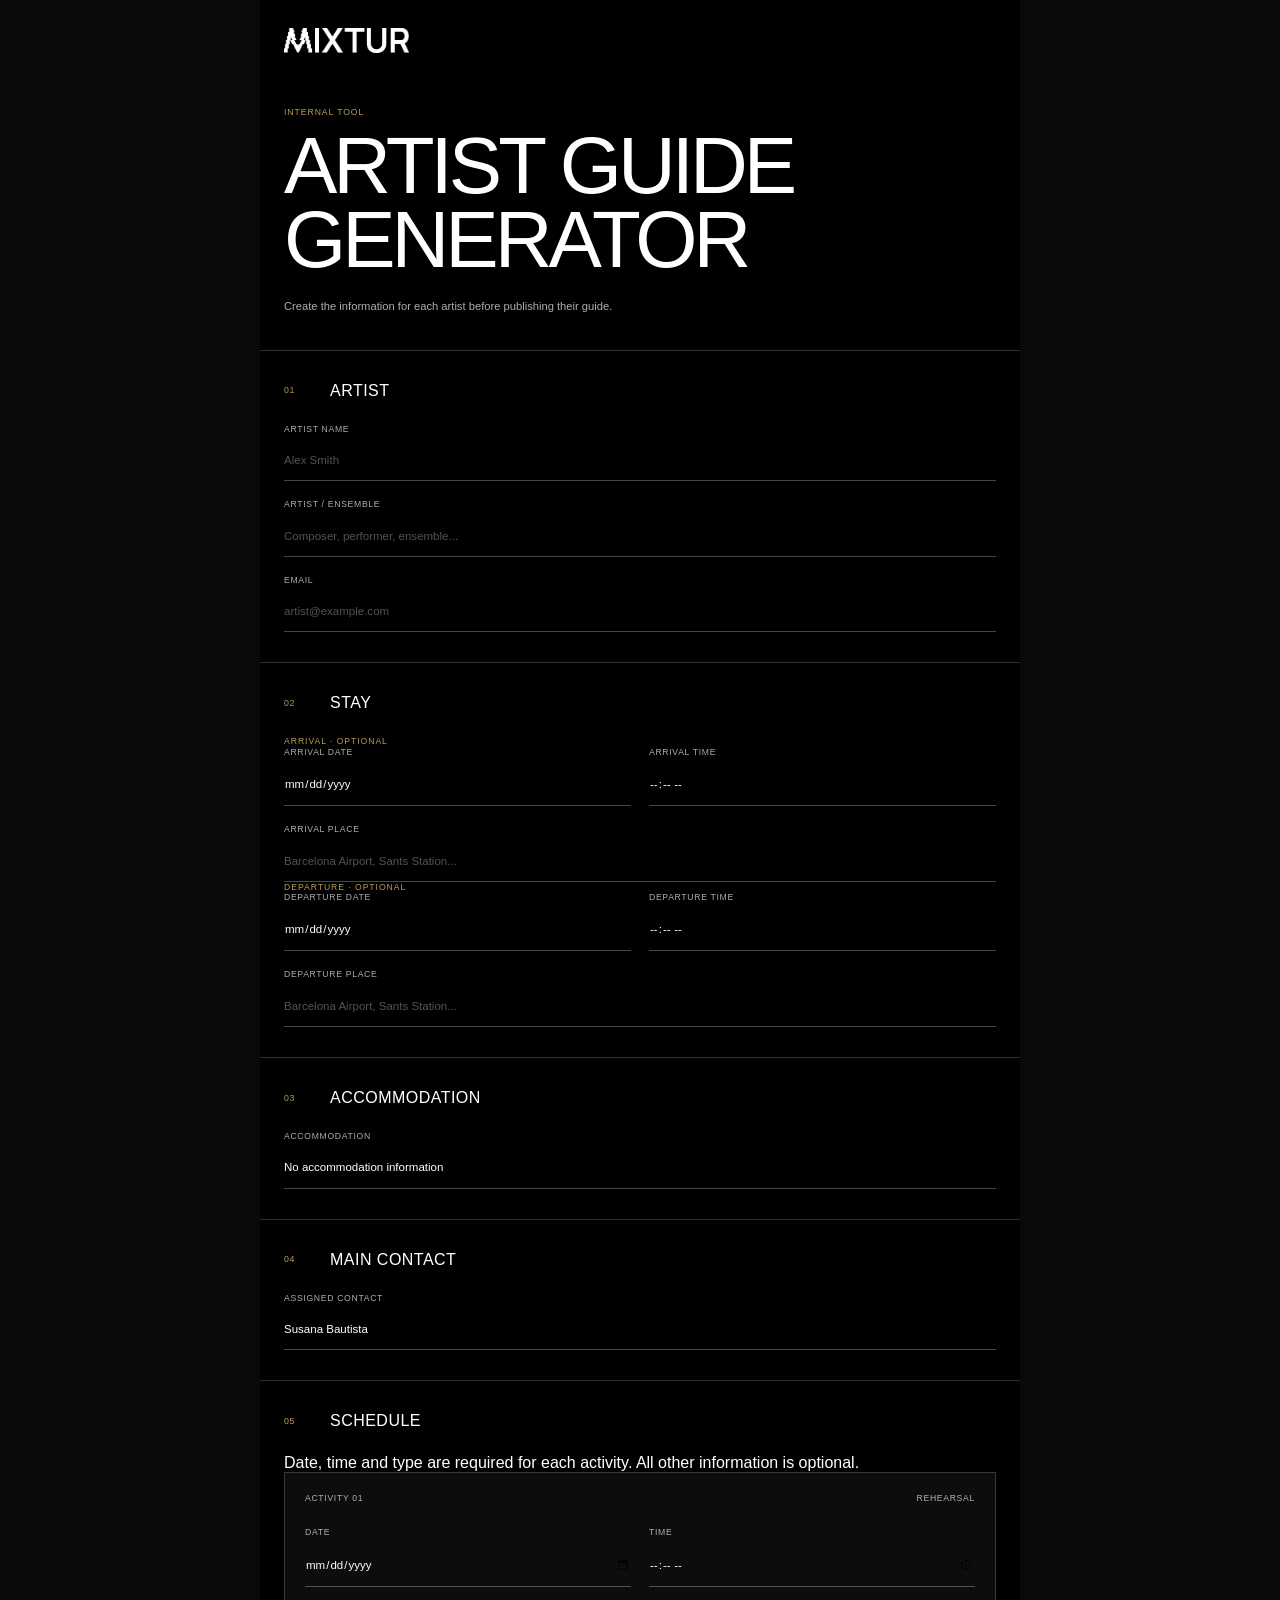
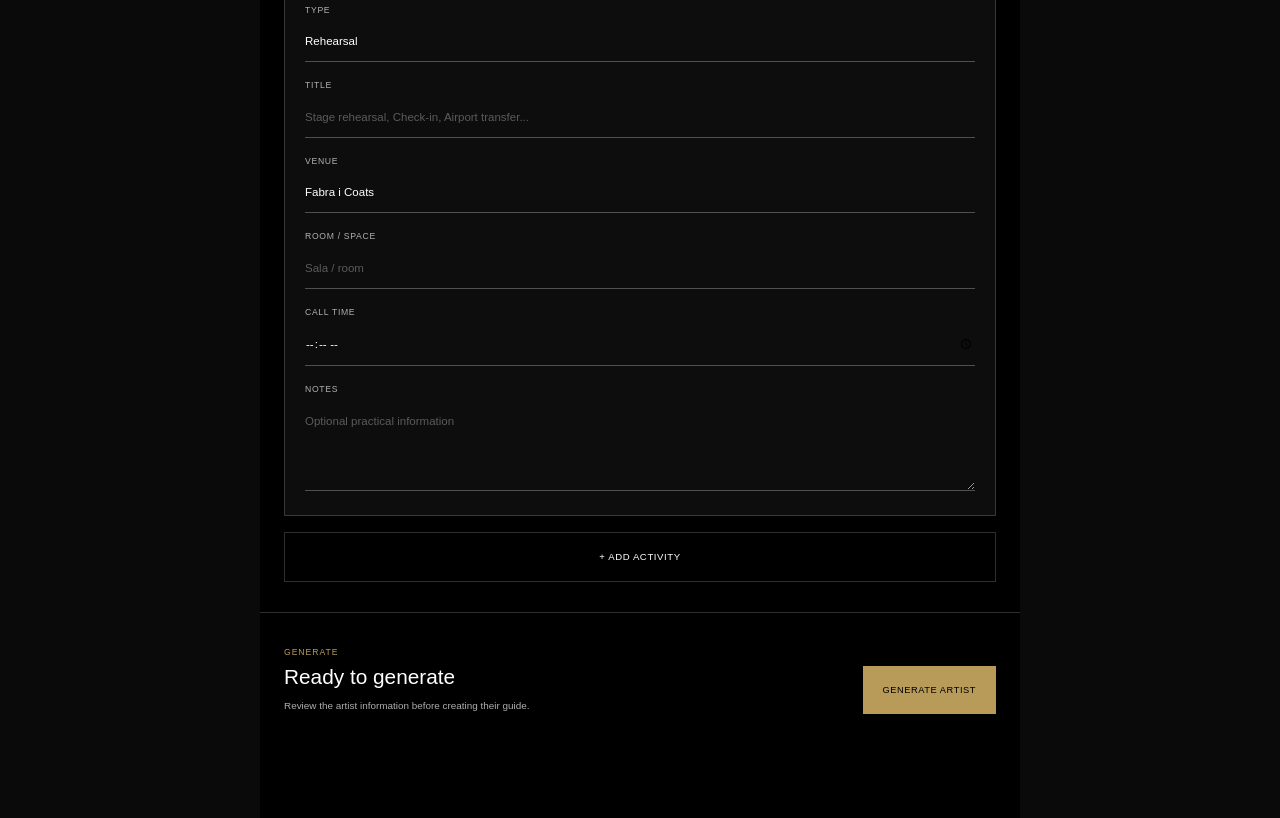
==== commit a8d11e02: "Update admin.html" ====
--- a/admin.html
+++ b/admin.html
@@ -3,6 +3,7 @@
 
 <head>
   <meta charset="UTF-8">
+
   <meta
     name="viewport"
     content="width=device-width, initial-scale=1.0"
@@ -19,7 +20,7 @@
 
   <link
     rel="stylesheet"
-    href="style.css?v=6"
+    href="style.css?v=8"
   >
 </head>
 
@@ -28,9 +29,10 @@
 
   <main class="admin-app">
 
-    <!-- =====================================
+
+    <!-- ======================================
          HEADER
-         ===================================== -->
+         ====================================== -->
 
     <header class="admin-header">
 
@@ -61,22 +63,19 @@
     </header>
 
 
-    <!-- =====================================
+
+    <!-- ======================================
          01 ARTIST
-         ===================================== -->
-
-    <section class="admin-section">
+         ====================================== -->
+
+    <section
+      class="admin-section"
+      data-admin-section="artist"
+    >
 
       <div class="admin-section-heading">
-
-        <span>
-          01
-        </span>
-
-        <h2>
-          Artist
-        </h2>
-
+        <span>01</span>
+        <h2>Artist</h2>
       </div>
 
 
@@ -91,6 +90,7 @@
           <input
             type="text"
             placeholder="Alex Smith"
+            autocomplete="off"
           >
 
         </label>
@@ -104,7 +104,8 @@
 
           <input
             type="text"
-            placeholder="Composer"
+            placeholder="Composer, performer, ensemble..."
+            autocomplete="off"
           >
 
         </label>
@@ -119,6 +120,7 @@
           <input
             type="email"
             placeholder="artist@example.com"
+            autocomplete="off"
           >
 
         </label>
@@ -128,22 +130,24 @@
     </section>
 
 
-    <!-- =====================================
-         02 STAY
-         ===================================== -->
-
-    <section class="admin-section">
+
+    <!-- ======================================
+         02 TRAVEL / STAY
+         ====================================== -->
+
+    <section
+      class="admin-section"
+      data-admin-section="stay"
+    >
 
       <div class="admin-section-heading">
-
-        <span>
-          02
-        </span>
-
-        <h2>
-          Stay
-        </h2>
-
+        <span>02</span>
+        <h2>Stay</h2>
+      </div>
+
+
+      <div class="admin-eyebrow">
+        Arrival · Optional
       </div>
 
 
@@ -164,28 +168,6 @@
 
           <span>
             Arrival time
-          </span>
-
-          <input type="time">
-
-        </label>
-
-
-        <label class="admin-field">
-
-          <span>
-            Departure date
-          </span>
-
-          <input type="date">
-
-        </label>
-
-
-        <label class="admin-field">
-
-          <span>
-            Departure time
           </span>
 
           <input type="time">
@@ -205,11 +187,48 @@
 
           <input
             type="text"
-            placeholder="Barcelona Airport"
+            placeholder="Barcelona Airport, Sants Station..."
+            autocomplete="off"
           >
 
         </label>
 
+      </div>
+
+
+
+      <div class="admin-eyebrow">
+        Departure · Optional
+      </div>
+
+
+      <div class="admin-fields admin-grid-two">
+
+        <label class="admin-field">
+
+          <span>
+            Departure date
+          </span>
+
+          <input type="date">
+
+        </label>
+
+
+        <label class="admin-field">
+
+          <span>
+            Departure time
+          </span>
+
+          <input type="time">
+
+        </label>
+
+      </div>
+
+
+      <div class="admin-fields">
 
         <label class="admin-field">
 
@@ -219,7 +238,8 @@
 
           <input
             type="text"
-            placeholder="Barcelona Airport"
+            placeholder="Barcelona Airport, Sants Station..."
+            autocomplete="off"
           >
 
         </label>
@@ -229,22 +249,123 @@
     </section>
 
 
-    <!-- =====================================
-         03 HOTEL
-         ===================================== -->
-
-    <section class="admin-section">
+
+    <!-- ======================================
+         03 ACCOMMODATION
+         ====================================== -->
+
+    <section
+      class="admin-section"
+      data-admin-section="hotel"
+    >
 
       <div class="admin-section-heading">
+        <span>03</span>
+        <h2>Accommodation</h2>
+      </div>
+
+
+      <label class="admin-field">
 
         <span>
-          03
+          Accommodation
         </span>
 
-        <h2>
-          Hotel
-        </h2>
-
+        <select id="admin-hotel-status">
+          <option value="no">
+            No accommodation information
+          </option>
+
+          <option value="yes">
+            Add accommodation
+          </option>
+        </select>
+
+      </label>
+
+
+      <div
+        id="admin-hotel-fields"
+        hidden
+      >
+
+        <div class="admin-fields">
+
+          <label class="admin-field">
+
+            <span>
+              Hotel name
+            </span>
+
+            <input
+              type="text"
+              placeholder="Hotel name"
+              autocomplete="off"
+            >
+
+          </label>
+
+
+          <label class="admin-field">
+
+            <span>
+              Address
+            </span>
+
+            <input
+              type="text"
+              placeholder="Street, number, Barcelona"
+              autocomplete="off"
+            >
+
+          </label>
+
+        </div>
+
+
+        <div class="admin-fields admin-grid-two">
+
+          <label class="admin-field">
+
+            <span>
+              Check-in
+            </span>
+
+            <input type="time">
+
+          </label>
+
+
+          <label class="admin-field">
+
+            <span>
+              Check-out
+            </span>
+
+            <input type="time">
+
+          </label>
+
+        </div>
+
+      </div>
+
+    </section>
+
+
+
+    <!-- ======================================
+         04 MAIN CONTACT
+         ====================================== -->
+
+    <section
+      class="admin-section"
+      data-admin-section="contact"
+    >
+
+      <div class="admin-section-heading">
+        <span>04</span>
+        <h2>Main contact</h2>
       </div>
 
 
@@ -253,138 +374,66 @@
         <label class="admin-field">
 
           <span>
-            Hotel name
-          </span>
-
-          <input
-            type="text"
-            placeholder="Hotel name"
-          >
-
-        </label>
-
-
-        <label class="admin-field">
-
-          <span>
-            Address
-          </span>
-
-          <input
-            type="text"
-            placeholder="Street, number, Barcelona"
-          >
-
-        </label>
-
-      </div>
-
-
-      <div class="admin-fields admin-grid-two">
-
-        <label class="admin-field">
-
-          <span>
-            Check-in
-          </span>
-
-          <input type="time">
-
-        </label>
-
-
-        <label class="admin-field">
-
-          <span>
-            Check-out
-          </span>
-
-          <input type="time">
-
-        </label>
-
-      </div>
-
-    </section>
-
-
-    <!-- =====================================
-         04 MAIN CONTACT
-         ===================================== -->
-
-    <section class="admin-section">
-
-      <div class="admin-section-heading">
-
-        <span>
-          04
-        </span>
-
-        <h2>
-          Main contact
-        </h2>
-
-      </div>
-
-
-      <div class="admin-fields">
-
-        <label class="admin-field">
-
-          <span>
             Assigned contact
           </span>
 
           <select>
 
-            <option>
-              Flavio De Sá
+            <option value="Susana Bautista">
+              Susana Bautista
             </option>
 
-            <option>
+            <option value="Ánxe Faraldo">
+              Ánxe Faraldo
+            </option>
+
+            <option value="Jaume Cortacans">
+              Jaume Cortacans
+            </option>
+
+            <option value="Catalina Riutort">
               Catalina Riutort
             </option>
 
+            <option value="Flavio de Sa">
+              Flavio de Sa
+            </option>
+
           </select>
 
         </label>
 
-
-        <label class="admin-field">
-
-          <span>
-            Role
-          </span>
-
-          <input
-            type="text"
-            value="Production Assistant"
-          >
-
-        </label>
-
-      </div>
+      </div>
+
+
+      <div
+        class="admin-contact-preview"
+        id="admin-contact-preview"
+      ></div>
 
     </section>
 
 
-    <!-- =====================================
+
+    <!-- ======================================
          05 SCHEDULE
-         ===================================== -->
-
-    <section class="admin-section">
+         ====================================== -->
+
+    <section
+      class="admin-section"
+      data-admin-section="schedule"
+    >
 
       <div class="admin-section-heading">
-
-        <span>
-          05
-        </span>
-
-        <h2>
-          Schedule
-        </h2>
-
-      </div>
+        <span>05</span>
+        <h2>Schedule</h2>
+      </div>
+
+
+      <p class="admin-section-note">
+        Date, time and type are required for each activity.
+        All other information is optional.
+      </p>
 
 
       <article class="admin-activity">
@@ -441,27 +490,27 @@
               <option>
                 Rehearsal
               </option>
-            
+
               <option>
                 Performance
               </option>
-            
+
               <option>
                 Reading Session
               </option>
-            
+
               <option>
                 Hotel
               </option>
-            
+
               <option>
                 Meal
               </option>
-            
+
               <option>
                 Travel
               </option>
-            
+
               <option>
                 Other
               </option>
@@ -479,78 +528,53 @@
 
             <input
               type="text"
-              placeholder="Stage rehearsal"
+              placeholder="Stage rehearsal, Check-in, Airport transfer..."
+              autocomplete="off"
             >
 
           </label>
 
 
+          <!--
+            These three fields are transformed
+            by admin.js into dynamic fields.
+          -->
+
           <label class="admin-field">
 
             <span>
               Venue
             </span>
-          
+
             <select>
-          
-              <option>
-                Fabra i Coats
-              </option>
-          
-              <option>
-                ESMUC
-              </option>
-          
-              <option>
-                PHONOS
-              </option>
-          
-              <option>
-                Museu de la Música
-              </option>
-          
-              <option>
-                TDM
-              </option>
-          
-              <option>
-                CMMB
-              </option>
-          
-              <option>
-                Santa Mònica
-              </option>
-          
-              <option>
-                L'Auditori
-              </option>
-          
-              <option>
-                Espai Bota
-              </option>
-          
-              <option>
-                ALMO2BAR
-              </option>
-          
-              <option>
-                Other
-              </option>
-          
+
+              <option>Fabra i Coats</option>
+              <option>ESMUC</option>
+              <option>PHONOS</option>
+              <option>Museu de la Música</option>
+              <option>TDM</option>
+              <option>CMMB</option>
+              <option>Santa Mònica</option>
+              <option>L'Auditori</option>
+              <option>Espai Bota</option>
+              <option>ALMO2BAR</option>
+              <option>Other</option>
+
             </select>
-          
-          </label>
-
-
-          <label class="admin-field">
-
-            <span>
-              Room
+
+          </label>
+
+
+          <label class="admin-field">
+
+            <span>
+              Room / Space
             </span>
 
             <input
               type="text"
-              placeholder="Sala 2"
+              placeholder="Sala / room"
+              autocomplete="off"
             >
 
           </label>
@@ -583,6 +607,7 @@
         </div>
 
       </article>
+
 
 
       <button
@@ -595,103 +620,156 @@
     </section>
 
 
-   
-
-
-    <!-- =====================================
+
+    <!-- ======================================
          GENERATE
-         ===================================== -->
+         ====================================== -->
 
     <section class="admin-generate">
 
       <div>
-    
+
         <div class="admin-eyebrow">
           Generate
         </div>
-    
+
         <h2>
           Ready to generate
         </h2>
-    
+
         <p>
           Review the artist information
           before creating their guide.
         </p>
-    
-      </div>
-    
-    
+
+      </div>
+
+
+      <div
+        id="admin-validation-message"
+        class="admin-validation-message"
+        hidden
+      ></div>
+
+
       <button
         type="button"
         class="admin-generate-button"
       >
         Generate Artist
       </button>
-    
+
     </section>
-    
-    
+
+
+
+    <!-- ======================================
+         RESULT
+         ====================================== -->
+
     <section
       class="admin-preview"
       id="artist-preview"
       hidden
     >
-    
+
       <div class="admin-section-heading">
-    
+
         <span>
-          Preview
+          Result
         </span>
-    
+
         <h2>
-          Artist data
+          Artist guide
         </h2>
-    
-      </div>
-    
-    
+
+      </div>
+
+
       <div class="admin-preview-header">
-    
+
         <div>
-    
+
           <div class="admin-eyebrow">
             Artist
           </div>
-    
+
           <h3 id="preview-artist-name">
             —
           </h3>
-    
-        </div>
-    
-    
+
+        </div>
+
+
         <div class="admin-preview-slug">
-    
+
           <span>
             Artist ID
           </span>
-    
+
           <strong id="preview-artist-slug">
             —
           </strong>
-    
-        </div>
-    
-      </div>
-    
-    
+
+        </div>
+
+      </div>
+
+
       <pre
         class="admin-preview-code"
         id="preview-json"
       ></pre>
-    
+
+
+      <div class="admin-result-actions">
+
+        <button
+          type="button"
+          class="admin-download-button"
+          id="download-artist-file"
+        >
+          Download Artist File
+        </button>
+
+
+        <div class="admin-link-block">
+
+          <span>
+            Artist link
+          </span>
+
+
+          <div class="admin-link-row">
+
+            <input
+              type="text"
+              id="artist-link"
+              readonly
+            >
+
+
+            <button
+              type="button"
+              id="copy-artist-link"
+            >
+              Copy link
+            </button>
+
+          </div>
+
+        </div>
+
+      </div>
+
     </section>
 
+
   </main>
 
-<script src="admin.js?v=2"></script>
-  
+
+  <script src="admin.js?v=9"></script>
+
 </body>
 
 </html>
--- a/style.css
+++ b/style.css
@@ -187,7 +187,6 @@
 
 .hero-content {
   position: relative;
-
   z-index: 3;
 }
 
@@ -339,17 +338,20 @@
 
   flex-shrink: 0;
 
-  border: 0;
+  display: flex;
+  align-items: center;
+  justify-content: center;
+
   border-radius: 50%;
 
   background: var(--mixtur-blue);
   color: var(--white);
 
   font-size: 1.3rem;
-
-  cursor: pointer;
-}
-
+  line-height: 1;
+
+  pointer-events: none;
+}
 
 /* =========================================
    TODAY LIST
@@ -375,7 +377,10 @@
 
   grid-template-columns:
     72px
-    minmax(0, 1fr);
+    minmax(0, 1fr)
+    28px;
+
+  align-items: center;
 
   gap: 12px;
 
@@ -390,7 +395,6 @@
 
 .today-time {
   font-size: 0.8rem;
-
   line-height: 1.2;
 }
 
@@ -400,7 +404,6 @@
 
 .today-title {
   font-size: 0.8rem;
-
   line-height: 1.2;
 }
 
@@ -410,18 +413,12 @@
   color: var(--text-secondary);
 
   font-size: 0.66rem;
-
   line-height: 1.4;
 }
 
 .today-item.highlight {
-  margin:
-    0
-    -8px;
-
-  padding:
-    16px
-    8px;
+  margin: 0 -8px;
+  padding: 16px 8px;
 
   grid-template-columns:
     72px
@@ -436,14 +433,16 @@
 .today-item.highlight + .today-item {
   border-top-color: transparent;
 }
-
 .today-arrow {
   display: flex;
 
   align-items: center;
-  justify-content: center;
+  justify-content: flex-end;
+
+  align-self: center;
 
   font-size: 1rem;
+  line-height: 1;
 }
 
 
@@ -473,31 +472,19 @@
 
 .contact-name {
   font-size: 1rem;
-
   font-weight: 400;
-
   line-height: 1.2;
-
   letter-spacing: -0.025em;
 }
 
 .contact-role {
   margin-top: 6px;
-
   font-size: 0.66rem;
-
-  color:
-    rgba(
-      255,
-      255,
-      255,
-      0.7
-    );
+  color: rgba(255, 255, 255, 0.7);
 }
 
 .contact-actions {
   display: flex;
-
   gap: 9px;
 }
 
@@ -512,12 +499,7 @@
 
   border:
     1px solid
-    rgba(
-      255,
-      255,
-      255,
-      0.6
-    );
+    rgba(255, 255, 255, 0.6);
 
   border-radius: 50%;
 
@@ -541,8 +523,7 @@
 
   z-index: 100;
 
-  transform:
-    translateX(-50%);
+  transform: translateX(-50%);
 
   width: 100%;
   max-width: var(--page-width);
@@ -557,18 +538,10 @@
   padding:
     8px
     5px
-    max(
-      11px,
-      env(safe-area-inset-bottom)
-    );
+    max(11px, env(safe-area-inset-bottom));
 
   background:
-    rgba(
-      0,
-      0,
-      0,
-      0.96
-    );
+    rgba(0, 0, 0, 0.96);
 
   border-top:
     1px solid
@@ -589,12 +562,7 @@
   gap: 4px;
 
   color:
-    rgba(
-      255,
-      255,
-      255,
-      0.58
-    );
+    rgba(255, 255, 255, 0.58);
 
   text-decoration: none;
 
@@ -644,7 +612,6 @@
 
 .schedule-hero-content {
   position: relative;
-
   z-index: 3;
 }
 
@@ -711,9 +678,7 @@
 
 .day-header span:first-child {
   font-size: 1.15rem;
-
   line-height: 1;
-
   letter-spacing: 0.08em;
 }
 
@@ -750,101 +715,95 @@
   position: relative;
 
   display: grid;
-
-  grid-template-columns:
-    66px
-    minmax(0, 1fr);
-
-  gap: 14px;
-
-  padding: 18px 0;
-
-  border-top:
-    1px solid
-    var(--line);
-}
-
-.schedule-time {
-  font-size: 0.8rem;
-
-  line-height: 1.2;
-}
-
-.schedule-event-info {
-  min-width: 0;
-}
-
-.schedule-event-type {
-  margin-bottom: 6px;
-
-  color: var(--mixtur-gold);
-
-  font-size: 0.56rem;
-
-  line-height: 1.2;
-
-  letter-spacing: 0.11em;
-
-  text-transform: uppercase;
-}
-
-.schedule-event-info h2 {
-  font-size: 0.89rem;
-
-  font-weight: 400;
-
-  line-height: 1.3;
-
-  letter-spacing: -0.025em;
-}
-
-.schedule-event-info p {
-  margin-top: 5px;
-
-  color: var(--text-secondary);
-
-  font-size: 0.65rem;
-
-  line-height: 1.4;
-}
-
-.current-event {
-  margin:
-    0
-    -8px;
-
-  padding:
-    18px
-    8px;
 
   grid-template-columns:
     66px
     minmax(0, 1fr)
     30px;
 
-  background: var(--mixtur-blue);
-
-  border-top-color: transparent;
-}
-
-.current-event .schedule-event-type {
-  color: var(--white);
-}
-
-.important-event {
-  margin:
-    0
-    -8px;
-
-  padding:
-    18px
-    8px;
+  align-items: center;
+
+  gap: 14px;
+
+  padding: 18px 0;
+
+  border-top:
+    1px solid
+    var(--line);
+}
+
+.schedule-time {
+  font-size: 0.8rem;
+  line-height: 1.2;
+}
+
+.schedule-event-info {
+  min-width: 0;
+}
+
+.schedule-event-type {
+  margin-bottom: 6px;
+
+  color: var(--mixtur-gold);
+
+  font-size: 0.56rem;
+
+  line-height: 1.2;
+
+  letter-spacing: 0.11em;
+
+  text-transform: uppercase;
+}
+
+.schedule-event-info h2 {
+  font-size: 0.89rem;
+
+  font-weight: 400;
+
+  line-height: 1.3;
+
+  letter-spacing: -0.025em;
+}
+
+.schedule-event-info p {
+  margin-top: 5px;
+
+  color: var(--text-secondary);
+
+  font-size: 0.65rem;
+
+  line-height: 1.4;
+}
+
+.current-event {
+  margin: 0 -8px;
+
+  padding: 18px 8px;
 
   grid-template-columns:
     66px
     minmax(0, 1fr)
     30px;
 
+  background: var(--mixtur-blue);
+
+  border-top-color: transparent;
+}
+
+.current-event .schedule-event-type {
+  color: var(--white);
+}
+
+.important-event {
+  margin: 0 -8px;
+
+  padding: 18px 8px;
+
+  grid-template-columns:
+    66px
+    minmax(0, 1fr)
+    30px;
+
   border-top:
     2px solid
     var(--mixtur-gold);
@@ -858,9 +817,12 @@
   display: flex;
 
   align-items: center;
-  justify-content: center;
+  justify-content: flex-end;
+
+  align-self: center;
 
   font-size: 1rem;
+  line-height: 1;
 }
 
 
@@ -901,12 +863,7 @@
 
 .places-cover span {
   color:
-    rgba(
-      255,
-      255,
-      255,
-      0.58
-    );
+    rgba(255, 255, 255, 0.58);
 
   font-size: 0.58rem;
 
@@ -989,7 +946,6 @@
 
 .place-filter.active {
   background: var(--mixtur-blue);
-
   color: var(--white);
 }
 
@@ -1037,12 +993,7 @@
 
 .featured-place-image span {
   color:
-    rgba(
-      255,
-      255,
-      255,
-      0.5
-    );
+    rgba(255, 255, 255, 0.5);
 
   font-size: 0.55rem;
 
@@ -1303,9 +1254,7 @@
 
   min-height: 104px;
 
-  padding:
-    16px
-    0;
+  padding: 16px 0;
 
   border-top:
     1px solid
@@ -1336,12 +1285,7 @@
 
 .compact-place-image span {
   color:
-    rgba(
-      255,
-      255,
-      255,
-      0.45
-    );
+    rgba(255, 255, 255, 0.45);
 
   font-size: 0.5rem;
 
@@ -1441,12 +1385,7 @@
   inset: 0;
 
   background:
-    rgba(
-      0,
-      0,
-      0,
-      0.72
-    );
+    rgba(0, 0, 0, 0.72);
 }
 
 .panel-sheet {
@@ -1463,10 +1402,7 @@
   padding:
     12px
     20px
-    max(
-      28px,
-      env(safe-area-inset-bottom)
-    );
+    max(28px, env(safe-area-inset-bottom));
 
   overflow-y: auto;
 
@@ -1479,10 +1415,7 @@
     0;
 
   transform:
-    translate(
-      -50%,
-      100%
-    );
+    translate(-50%, 100%);
 
   transition:
     transform
@@ -1492,10 +1425,7 @@
 
 .place-panel.open .panel-sheet {
   transform:
-    translate(
-      -50%,
-      0
-    );
+    translate(-50%, 0);
 }
 
 .panel-handle {
@@ -1510,12 +1440,7 @@
   border-radius: 10px;
 
   background:
-    rgba(
-      255,
-      255,
-      255,
-      0.35
-    );
+    rgba(255, 255, 255, 0.35);
 }
 
 .panel-header {
@@ -1682,7 +1607,9 @@
     20px
     28px;
 
-  border-bottom: 1px solid var(--line);
+  border-bottom:
+    1px solid
+    var(--line);
 }
 
 .info-hero-content {
@@ -1731,7 +1658,9 @@
     20px
     26px;
 
-  border-bottom: 1px solid var(--line);
+  border-bottom:
+    1px solid
+    var(--line);
 }
 
 .stay-summary-heading {
@@ -1763,8 +1692,13 @@
   grid-template-columns:
     repeat(3, minmax(0, 1fr));
 
-  border-top: 1px solid var(--line);
-  border-bottom: 1px solid var(--line);
+  border-top:
+    1px solid
+    var(--line);
+
+  border-bottom:
+    1px solid
+    var(--line);
 }
 
 .stay-summary-card {
@@ -1775,7 +1709,9 @@
     12px
     17px;
 
-  border-right: 1px solid var(--line);
+  border-right:
+    1px solid
+    var(--line);
 }
 
 .stay-summary-card:first-child {
@@ -2465,10 +2401,7 @@
   padding:
     22px
     20px
-    max(
-      30px,
-      env(safe-area-inset-bottom)
-    );
+    max(30px, env(safe-area-inset-bottom));
 
   overflow-y: auto;
 }
@@ -2798,10 +2731,7 @@
   padding:
     22px
     20px
-    max(
-      38px,
-      env(safe-area-inset-bottom)
-    );
+    max(38px, env(safe-area-inset-bottom));
 
   overflow-y: auto;
 }
@@ -3094,12 +3024,7 @@
       0
       0
       80px
-      rgba(
-        0,
-        0,
-        0,
-        0.65
-      );
+      rgba(0, 0, 0, 0.65);
   }
 
   .main-menu-inner,
@@ -3108,12 +3033,7 @@
       0
       0
       80px
-      rgba(
-        0,
-        0,
-        0,
-        0.65
-      );
+      rgba(0, 0, 0, 0.65);
   }
 
 }
@@ -3212,6 +3132,7 @@
 
 }
 
+
 /* =========================================
    HEADER CLICK FIX
    ========================================= */
@@ -3226,6 +3147,7 @@
   z-index: 101;
   pointer-events: auto;
 }
+
 
 /* =========================================
    SCHEDULE DETAIL PANEL
@@ -3358,6 +3280,7 @@
   cursor: pointer;
 }
 
+
 /* =========================================
    ADMIN · ARTIST GUIDE GENERATOR
    ========================================= */
@@ -3539,12 +3462,7 @@
 
   border-bottom:
     1px solid
-    rgba(
-      255,
-      255,
-      255,
-      0.28
-    );
+    rgba(255, 255, 255, 0.28);
 
   border-radius: 0;
 
@@ -3589,12 +3507,7 @@
 .admin-field input::placeholder,
 .admin-field textarea::placeholder {
   color:
-    rgba(
-      255,
-      255,
-      255,
-      0.32
-    );
+    rgba(255, 255, 255, 0.32);
 }
 
 .admin-field input:focus,
@@ -3745,8 +3658,7 @@
 @media (max-width: 560px) {
 
   .admin-grid-two {
-    grid-template-columns:
-      1fr;
+    grid-template-columns: 1fr;
   }
 
   .admin-generate {
@@ -3760,6 +3672,7 @@
 
 }
 
+
 /* =========================================
    ADMIN · ACTIVITY CONTROLS
    ========================================= */
@@ -3781,7 +3694,8 @@
 
   background: transparent;
 
-  color: rgba(255,255,255,0.5);
+  color:
+    rgba(255, 255, 255, 0.5);
 
   font-family:
     Verdana,
@@ -3804,3 +3718,310 @@
 .admin-remove-activity[hidden] {
   display: none;
 }
+
+
+/* =========================================
+   ADMIN · ARTIST DATA PREVIEW
+   ========================================= */
+
+.admin-preview {
+  padding:
+    32px
+    24px
+    60px;
+
+  border-top:
+    1px solid
+    var(--line);
+}
+
+.admin-preview[hidden] {
+  display: none;
+}
+
+.admin-preview-header {
+  display: flex;
+
+  align-items: flex-end;
+  justify-content: space-between;
+
+  gap: 24px;
+
+  margin-bottom: 24px;
+}
+
+.admin-preview-header h3 {
+  margin-top: 8px;
+
+  font-size: 1.8rem;
+
+  font-weight: 400;
+
+  line-height: 1;
+
+  letter-spacing: -0.03em;
+}
+
+.admin-preview-slug {
+  text-align: right;
+}
+
+.admin-preview-slug span {
+  display: block;
+
+  margin-bottom: 6px;
+
+  color: var(--text-secondary);
+
+  font-size: 0.5rem;
+
+  letter-spacing: 0.08em;
+
+  text-transform: uppercase;
+}
+
+.admin-preview-slug strong {
+  color: var(--mixtur-gold);
+
+  font-size: 0.62rem;
+
+  font-weight: 400;
+}
+
+.admin-preview-code {
+  width: 100%;
+
+  margin: 0;
+
+  padding: 18px;
+
+  overflow-x: auto;
+
+  border:
+    1px solid
+    var(--line);
+
+  background: #0d0d0d;
+
+  color:
+    rgba(255, 255, 255, 0.78);
+
+  font-family:
+    "Courier New",
+    monospace;
+
+  font-size: 0.62rem;
+
+  line-height: 1.65;
+
+  white-space: pre-wrap;
+
+  word-break: break-word;
+}
+
+
+/* =========================================
+   ADMIN · RESULT ACTIONS
+   ========================================= */
+
+.admin-result-actions {
+  display: grid;
+
+  gap: 28px;
+
+  margin-top: 24px;
+}
+
+.admin-download-button {
+  width: 100%;
+
+  min-height: 54px;
+
+  padding:
+    14px
+    18px;
+
+  border: 0;
+
+  background:
+    var(--mixtur-gold);
+
+  color: #000;
+
+  font-family:
+    Verdana,
+    Geneva,
+    sans-serif;
+
+  font-size: 0.62rem;
+
+  letter-spacing: 0.08em;
+
+  text-transform: uppercase;
+
+  cursor: pointer;
+}
+
+.admin-link-block > span {
+  display: block;
+
+  margin-bottom: 10px;
+
+  color: var(--mixtur-gold);
+
+  font-size: 0.52rem;
+
+  letter-spacing: 0.09em;
+
+  text-transform: uppercase;
+}
+
+.admin-link-row {
+  display: grid;
+
+  grid-template-columns:
+    minmax(0, 1fr)
+    auto;
+
+  gap: 10px;
+}
+
+.admin-link-row input {
+  min-width: 0;
+
+  padding: 14px;
+
+  border:
+    1px solid
+    var(--line);
+
+  border-radius: 0;
+
+  background: #0d0d0d;
+
+  color: var(--white);
+
+  font-family:
+    Verdana,
+    Geneva,
+    sans-serif;
+
+  font-size: 0.62rem;
+
+  outline: none;
+}
+
+.admin-link-row button {
+  padding:
+    0
+    16px;
+
+  border:
+    1px solid
+    var(--line);
+
+  border-radius: 0;
+
+  background: transparent;
+
+  color: var(--white);
+
+  font-family:
+    Verdana,
+    Geneva,
+    sans-serif;
+
+  font-size: 0.56rem;
+
+  letter-spacing: 0.06em;
+
+  text-transform: uppercase;
+
+  cursor: pointer;
+}
+
+
+@media (max-width: 560px) {
+
+  .admin-preview-header {
+    align-items: flex-start;
+
+    flex-direction: column;
+  }
+
+  .admin-preview-slug {
+    text-align: left;
+  }
+
+  .admin-link-row {
+    grid-template-columns: 1fr;
+  }
+
+  .admin-link-row button {
+    min-height: 46px;
+  }
+
+}
+
+
+/* =========================================
+   ACTIVITY VENUE IMAGE
+   ========================================= */
+
+.activity-panel-image {
+  width: calc(100% + 40px);
+  margin:
+    -4px
+    -20px
+    22px;
+  overflow: hidden;
+  background: #171717;
+}
+
+.activity-panel-image img {
+  width: 100%;
+  height: 190px;
+  display: block;
+  object-fit: cover;
+}
+
+.activity-panel-nearby {
+  margin-top: 18px;
+}
+
+.venue-nearby-address {
+  margin-top: 5px;
+  color: var(--text-secondary);
+  font-size: 0.6rem;
+  line-height: 1.45;
+}
+
+/* =========================================
+   VENUE IMAGES · BLACK & WHITE
+   ========================================= */
+
+.featured-place-image img,
+.activity-panel-image img {
+  filter: grayscale(100%);
+}
+
+/* =========================================
+   VENUE PHOTOS · FINAL
+   ========================================= */
+
+.featured-place-image {
+  width: 100%;
+  height: 220px;
+  padding: 0;
+  overflow: hidden;
+  background: #181818;
+}
+
+.featured-place-image img {
+  width: 100%;
+  height: 100%;
+  display: block;
+  object-fit: cover;
+  object-position: center 50%;
+  filter: grayscale(100%);
+}
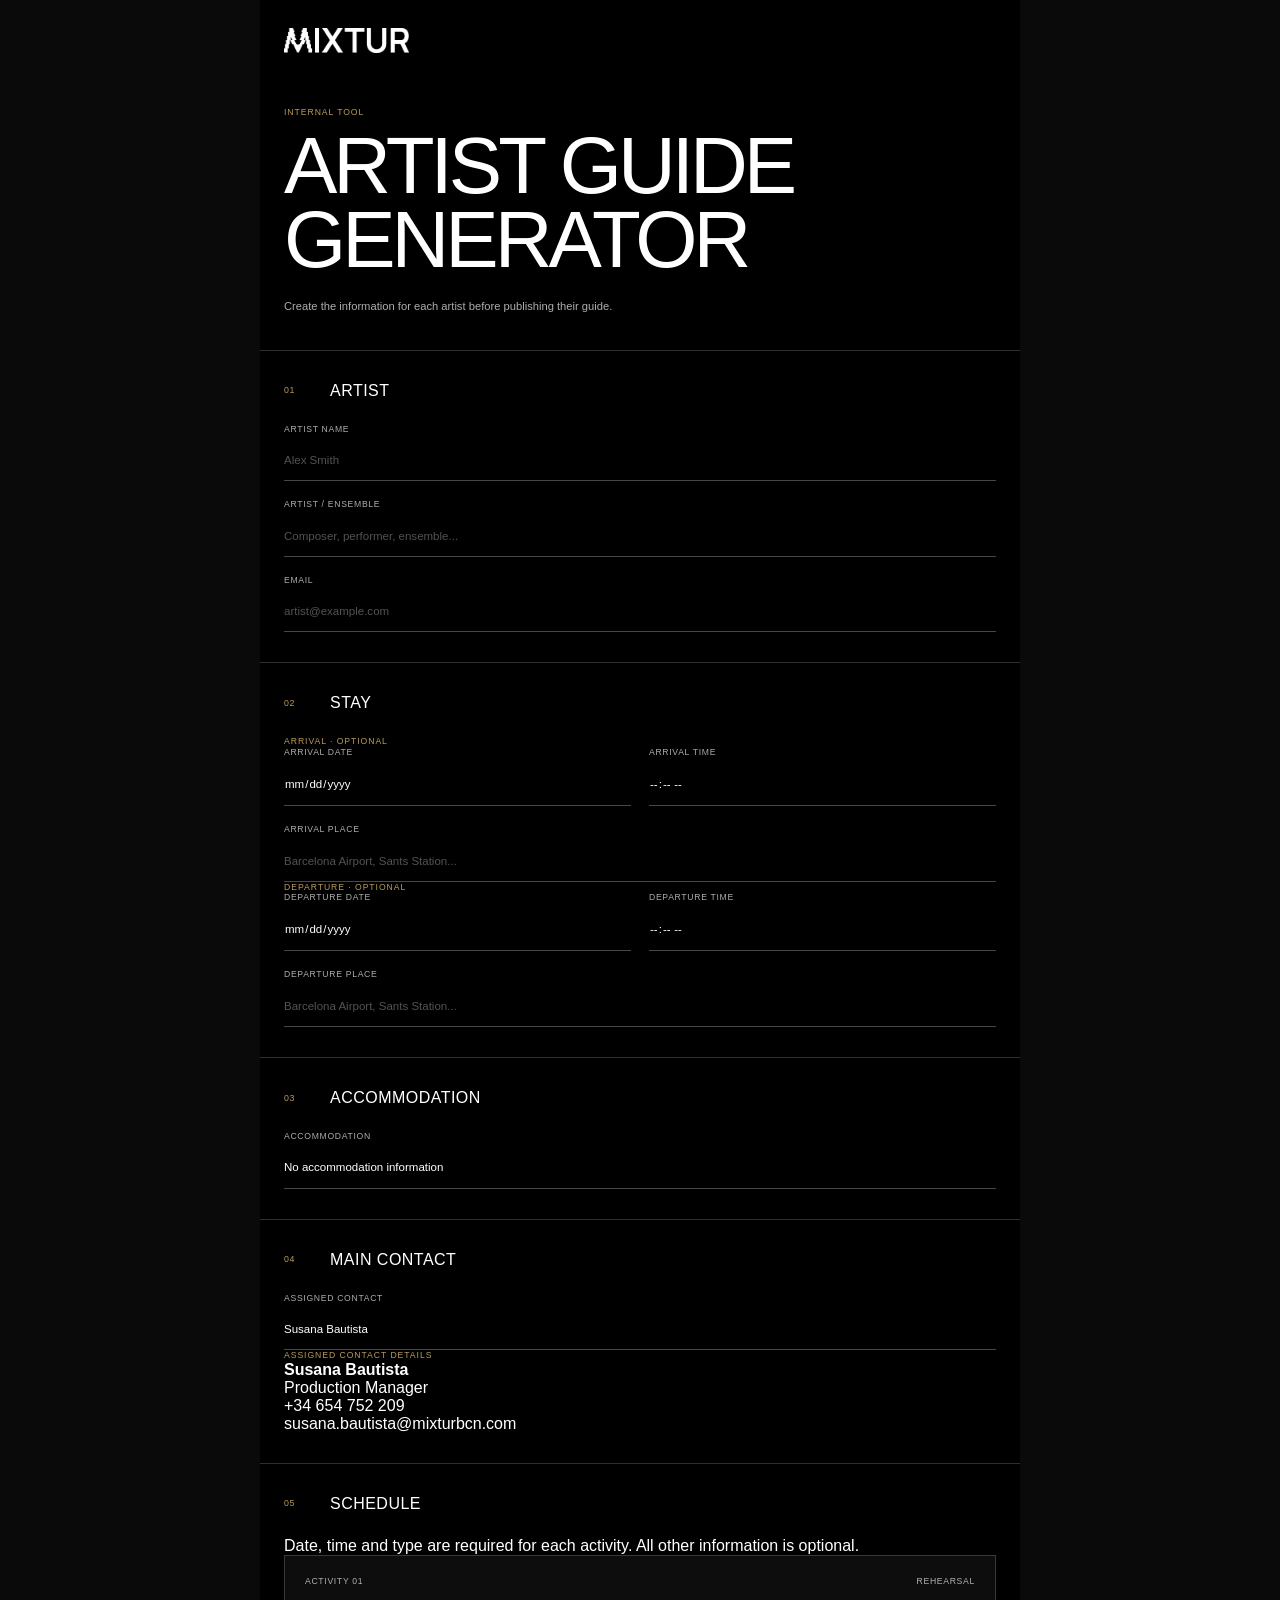
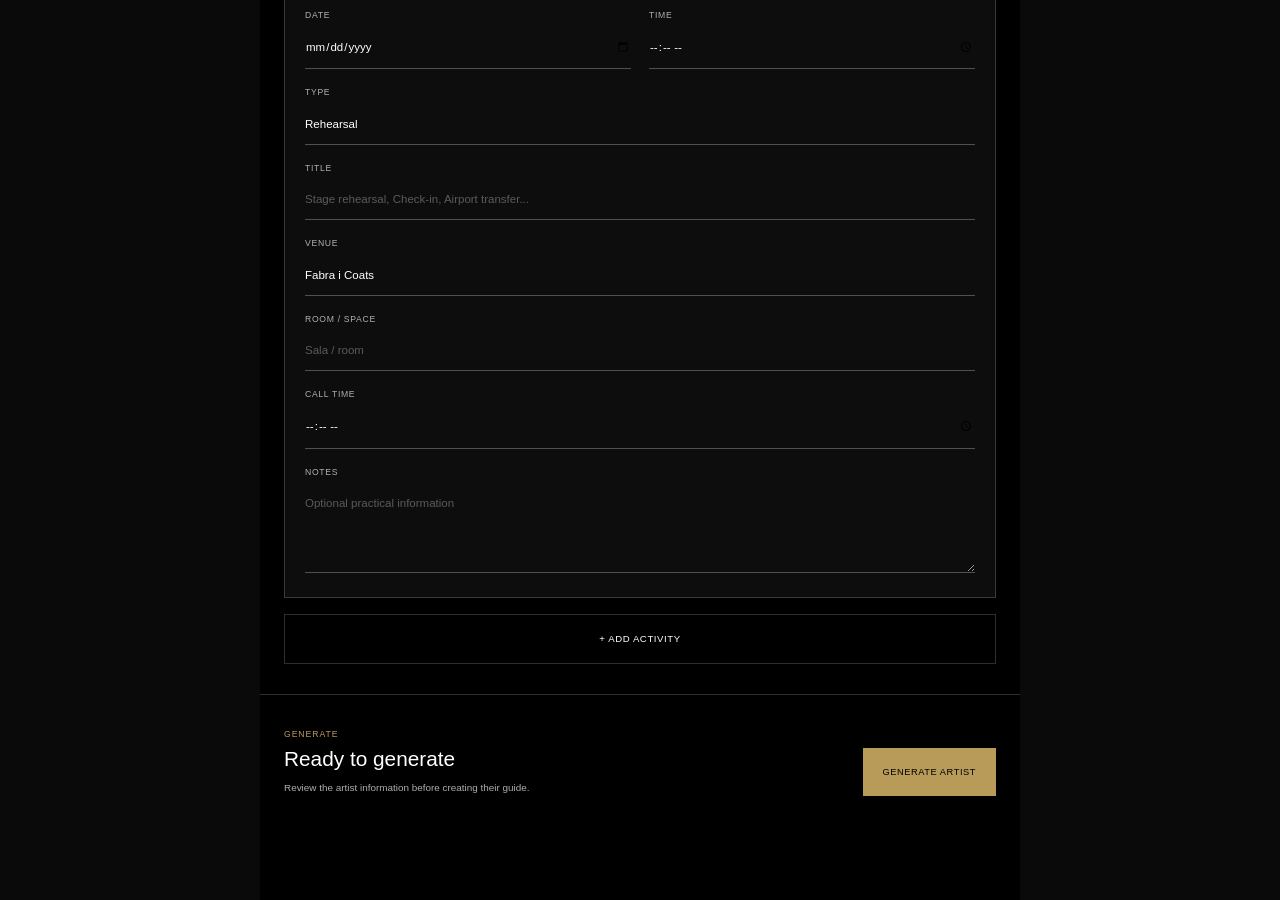
==== commit e965b3a5: "Update admin.html" ====
--- a/admin.html
+++ b/admin.html
@@ -323,29 +323,63 @@
         </div>
 
 
+        <div class="admin-eyebrow">
+          Check-in · Optional
+        </div>
+        
         <div class="admin-fields admin-grid-two">
-
-          <label class="admin-field">
-
-            <span>
-              Check-in
-            </span>
-
+        
+          <label class="admin-field">
+        
+            <span>
+              Check-in date
+            </span>
+        
+            <input type="date">
+        
+          </label>
+        
+        
+          <label class="admin-field">
+        
+            <span>
+              Check-in time
+            </span>
+        
             <input type="time">
-
-          </label>
-
-
-          <label class="admin-field">
-
-            <span>
-              Check-out
-            </span>
-
+        
+          </label>
+        
+        </div>
+        
+        
+        <div class="admin-eyebrow">
+          Check-out · Optional
+        </div>
+        
+        <div class="admin-fields admin-grid-two">
+        
+          <label class="admin-field">
+        
+            <span>
+              Check-out date
+            </span>
+        
+            <input type="date">
+        
+          </label>
+        
+        
+          <label class="admin-field">
+        
+            <span>
+              Check-out time
+            </span>
+        
             <input type="time">
-
-          </label>
-
+        
+          </label>
+        
         </div>
 
       </div>
